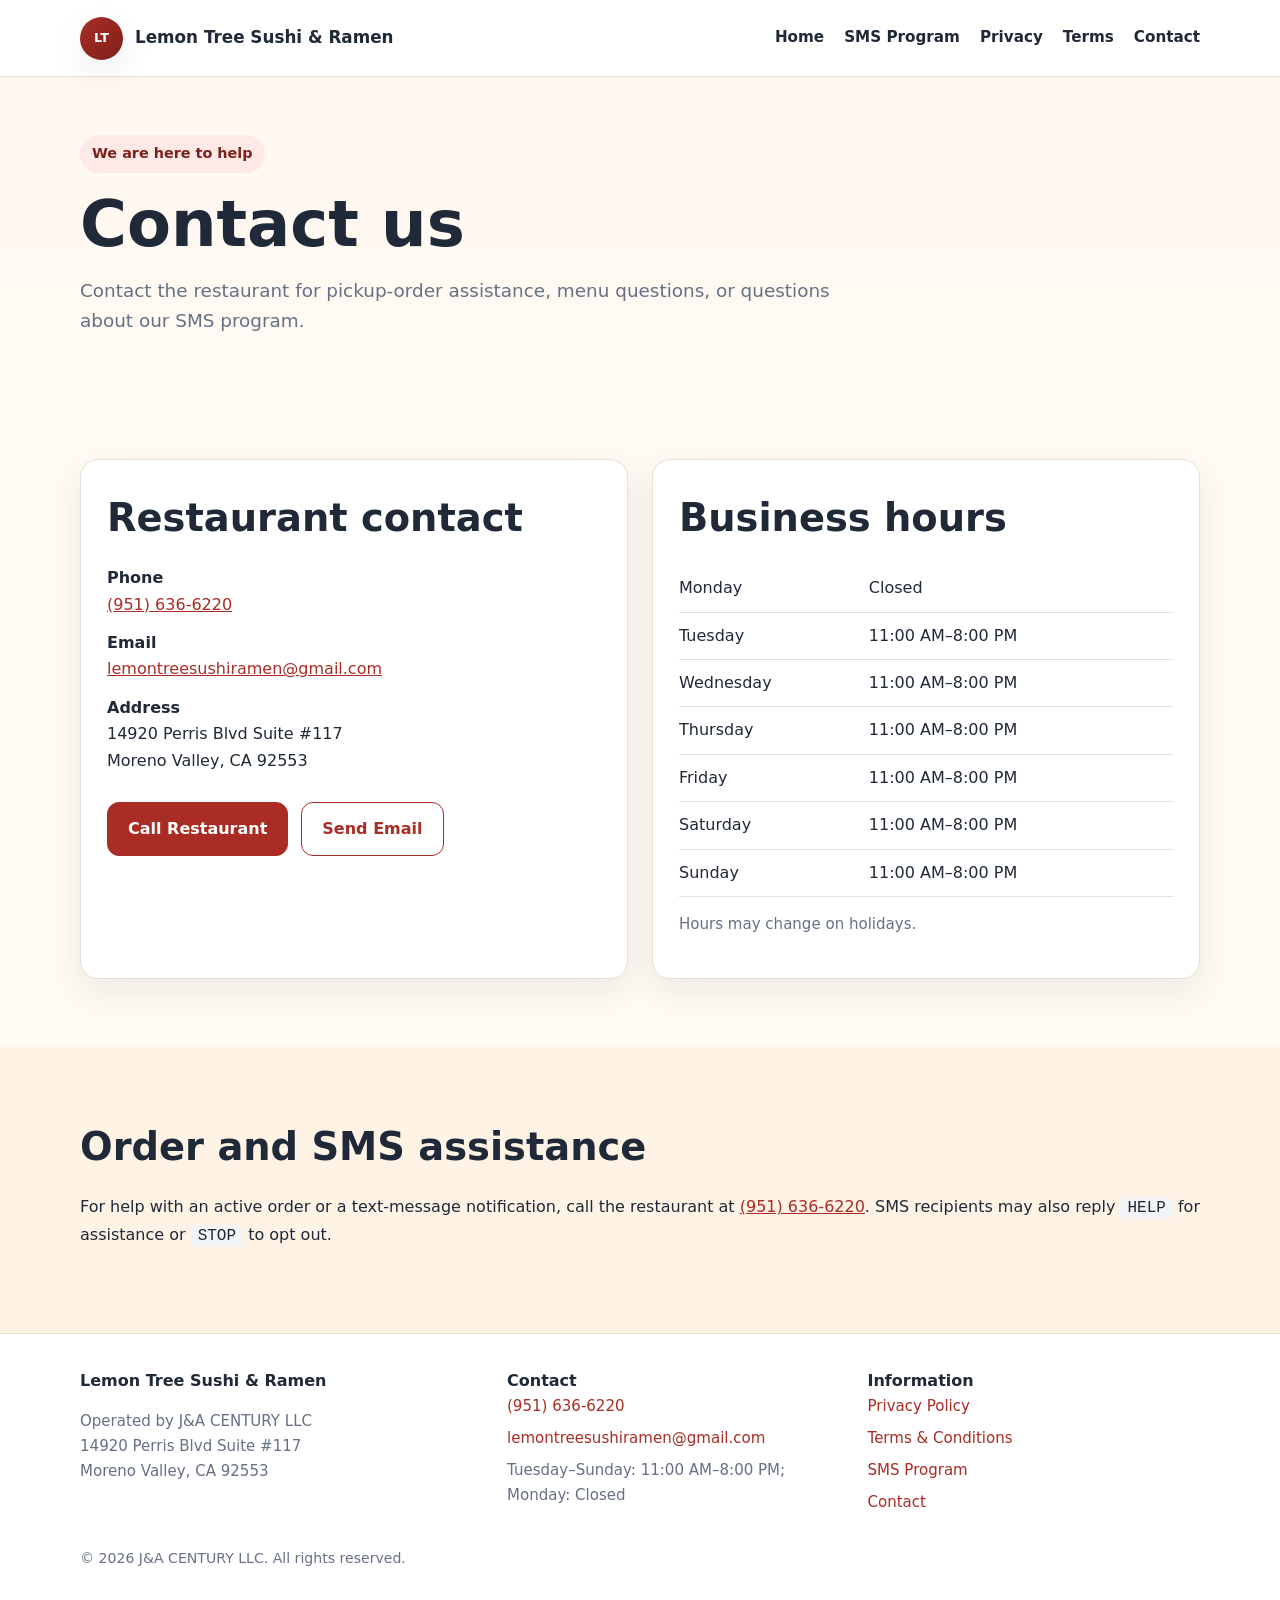
==== contact.html @ 590fc7d3 "Add files via upload" ====
<!doctype html><html lang="en"><head><meta charset="utf-8"><meta name="viewport" content="width=device-width,initial-scale=1"><title>Contact | Lemon Tree Sushi & Ramen</title><meta name="description" content="Contact details, restaurant hours, address, and order support information for Lemon Tree Sushi & Ramen."><link rel="stylesheet" href="styles.css"></head><body><header class="site-header"><div class="container nav"><a class="brand" href="index.html"><span class="brand-badge">LT</span><span>Lemon Tree Sushi & Ramen</span></a><nav class="links" aria-label="Main navigation"><a href="index.html">Home</a><a href="sms-consent.html">SMS Program</a><a href="privacy.html">Privacy</a><a href="terms.html">Terms</a><a href="contact.html">Contact</a></nav></div></header>
<main><section class="page-hero"><div class="container"><span class="eyebrow">We are here to help</span><h1>Contact us</h1><p class="lead">Contact the restaurant for pickup-order assistance, menu questions, or questions about our SMS program.</p></div></section><section class="section"><div class="container grid-2"><div class="card"><h2>Restaurant contact</h2><ul class="info-list"><li><strong>Phone</strong><br><a href="tel:+19516366220">(951) 636-6220</a></li><li><strong>Email</strong><br><a href="mailto:lemontreesushiramen@gmail.com">lemontreesushiramen@gmail.com</a></li><li><strong>Address</strong><br>14920 Perris Blvd Suite #117<br>Moreno Valley, CA 92553</li></ul><div class="actions"><a class="btn primary" href="tel:+19516366220">Call Restaurant</a><a class="btn secondary" href="mailto:lemontreesushiramen@gmail.com">Send Email</a></div></div><div class="card"><h2>Business hours</h2><table class="hours-table"><tr><td>Monday</td><td>Closed</td></tr><tr><td>Tuesday</td><td>11:00 AM–8:00 PM</td></tr><tr><td>Wednesday</td><td>11:00 AM–8:00 PM</td></tr><tr><td>Thursday</td><td>11:00 AM–8:00 PM</td></tr><tr><td>Friday</td><td>11:00 AM–8:00 PM</td></tr><tr><td>Saturday</td><td>11:00 AM–8:00 PM</td></tr><tr><td>Sunday</td><td>11:00 AM–8:00 PM</td></tr></table><p class="small">Hours may change on holidays.</p></div></div></section><section class="section alt"><div class="container"><h2>Order and SMS assistance</h2><p>For help with an active order or a text-message notification, call the restaurant at <a href="tel:+19516366220">(951) 636-6220</a>. SMS recipients may also reply <span class="code">HELP</span> for assistance or <span class="code">STOP</span> to opt out.</p></div></section></main><footer class="footer"><div class="container footer-grid"><div><strong>Lemon Tree Sushi & Ramen</strong><p class="small">Operated by J&A CENTURY LLC<br>14920 Perris Blvd Suite #117<br>Moreno Valley, CA 92553</p></div><div><strong>Contact</strong><div class="footer-links small"><a href="tel:+19516366220">(951) 636-6220</a><a href="mailto:lemontreesushiramen@gmail.com">lemontreesushiramen@gmail.com</a><span>Tuesday–Sunday: 11:00 AM–8:00 PM; Monday: Closed</span></div></div><div><strong>Information</strong><div class="footer-links small"><a href="privacy.html">Privacy Policy</a><a href="terms.html">Terms & Conditions</a><a href="sms-consent.html">SMS Program</a><a href="contact.html">Contact</a></div></div></div><div class="container legal-note">© 2026 J&A CENTURY LLC. All rights reserved.</div></footer></body></html>
---- styles.css ----
:root{--ink:#1f2937;--muted:#667085;--brand:#a92d24;--brand2:#7d211b;--cream:#fffaf4;--gold:#d79b3b;--line:#eadfd4;--white:#fff;--shadow:0 12px 35px rgba(33,25,20,.08);--radius:18px}
*{box-sizing:border-box}html{scroll-behavior:smooth}body{margin:0;font-family:Inter,ui-sans-serif,system-ui,-apple-system,BlinkMacSystemFont,"Segoe UI",sans-serif;color:var(--ink);background:var(--cream);line-height:1.65}a{color:var(--brand)}.container{width:min(1120px,calc(100% - 36px));margin:auto}.site-header{position:sticky;top:0;z-index:20;background:rgba(255,255,255,.96);backdrop-filter:blur(12px);border-bottom:1px solid var(--line)}.nav{display:flex;align-items:center;justify-content:space-between;gap:22px;min-height:76px}.brand{display:flex;align-items:center;gap:12px;text-decoration:none;color:var(--ink);font-weight:850;font-size:1.05rem}.brand-badge{width:43px;height:43px;border-radius:50%;display:grid;place-items:center;background:linear-gradient(135deg,var(--brand),var(--brand2));color:#fff;font-size:.8rem;box-shadow:var(--shadow)}.links{display:flex;gap:20px;flex-wrap:wrap}.links a{text-decoration:none;color:var(--ink);font-weight:700;font-size:.95rem}.links a:hover{color:var(--brand)}.hero{padding:86px 0 72px;background:radial-gradient(circle at 85% 10%,rgba(215,155,59,.18),transparent 30%),radial-gradient(circle at 10% 0%,rgba(169,45,36,.11),transparent 31%)}.hero-grid{display:grid;grid-template-columns:1.25fr .75fr;gap:40px;align-items:center}.eyebrow{display:inline-block;padding:7px 12px;border-radius:999px;background:#fee9e6;color:var(--brand2);font-weight:800;font-size:.9rem}.hero h1,.page-hero h1{font-size:clamp(2.45rem,5vw,4.8rem);line-height:1.04;margin:18px 0}.lead{font-size:1.15rem;color:var(--muted);max-width:800px}.actions{display:flex;gap:13px;flex-wrap:wrap;margin-top:28px}.btn{display:inline-flex;align-items:center;justify-content:center;padding:13px 20px;border-radius:12px;text-decoration:none;font-weight:800;border:1px solid var(--brand)}.btn.primary{background:var(--brand);color:white}.btn.secondary{color:var(--brand);background:white}.card{background:white;border:1px solid var(--line);border-radius:var(--radius);padding:26px;box-shadow:var(--shadow)}.section{padding:68px 0}.section.alt{background:#fff3e5}.section h2{font-size:clamp(1.7rem,3vw,2.55rem);margin:0 0 16px}.grid-3{display:grid;grid-template-columns:repeat(3,1fr);gap:22px}.grid-2{display:grid;grid-template-columns:repeat(2,1fr);gap:24px}.info-list{list-style:none;padding:0;margin:0}.info-list li{margin:12px 0}.notice{border-left:5px solid var(--brand);background:#fff1f0;border-radius:12px;padding:18px 20px;margin:24px 0}.page-hero{padding:58px 0 36px;background:linear-gradient(180deg,#fff8ef,transparent)}.policy{max-width:880px}.policy h2{margin-top:40px;font-size:1.65rem}.policy h3{margin-top:28px}.policy ul,.policy ol{padding-left:24px}.meta,.small{color:var(--muted);font-size:.94rem}.hours-table{width:100%;border-collapse:collapse}.hours-table td{padding:10px 0;border-bottom:1px solid var(--line)}.footer{background:#fff;border-top:1px solid var(--line);padding:34px 0}.footer-grid{display:grid;grid-template-columns:1.2fr 1fr 1fr;gap:28px}.footer a{text-decoration:none}.footer-links{display:grid;gap:7px}.badge{display:inline-block;border:1px solid var(--line);border-radius:999px;padding:5px 10px;background:white;font-size:.88rem}.quote{font-style:italic;background:#fff;border:1px solid var(--line);border-radius:12px;padding:18px}.legal-note{font-size:.88rem;color:var(--muted);margin-top:32px}.map-placeholder{min-height:250px;background:linear-gradient(135deg,#f0e7dc,#fff);border:1px solid var(--line);border-radius:var(--radius);display:grid;place-items:center;text-align:center;padding:24px}.code{font-family:ui-monospace,SFMono-Regular,Menlo,monospace;background:#f3f4f6;border-radius:6px;padding:2px 7px}
@media(max-width:860px){.hero-grid,.grid-3,.grid-2,.footer-grid{grid-template-columns:1fr}.nav{align-items:flex-start;padding:14px 0}.links{justify-content:flex-end;gap:13px}.hero{padding-top:60px}}
@media(max-width:560px){.links{display:none}.container{width:min(100% - 24px,1120px)}.hero h1,.page-hero h1{font-size:2.45rem}}
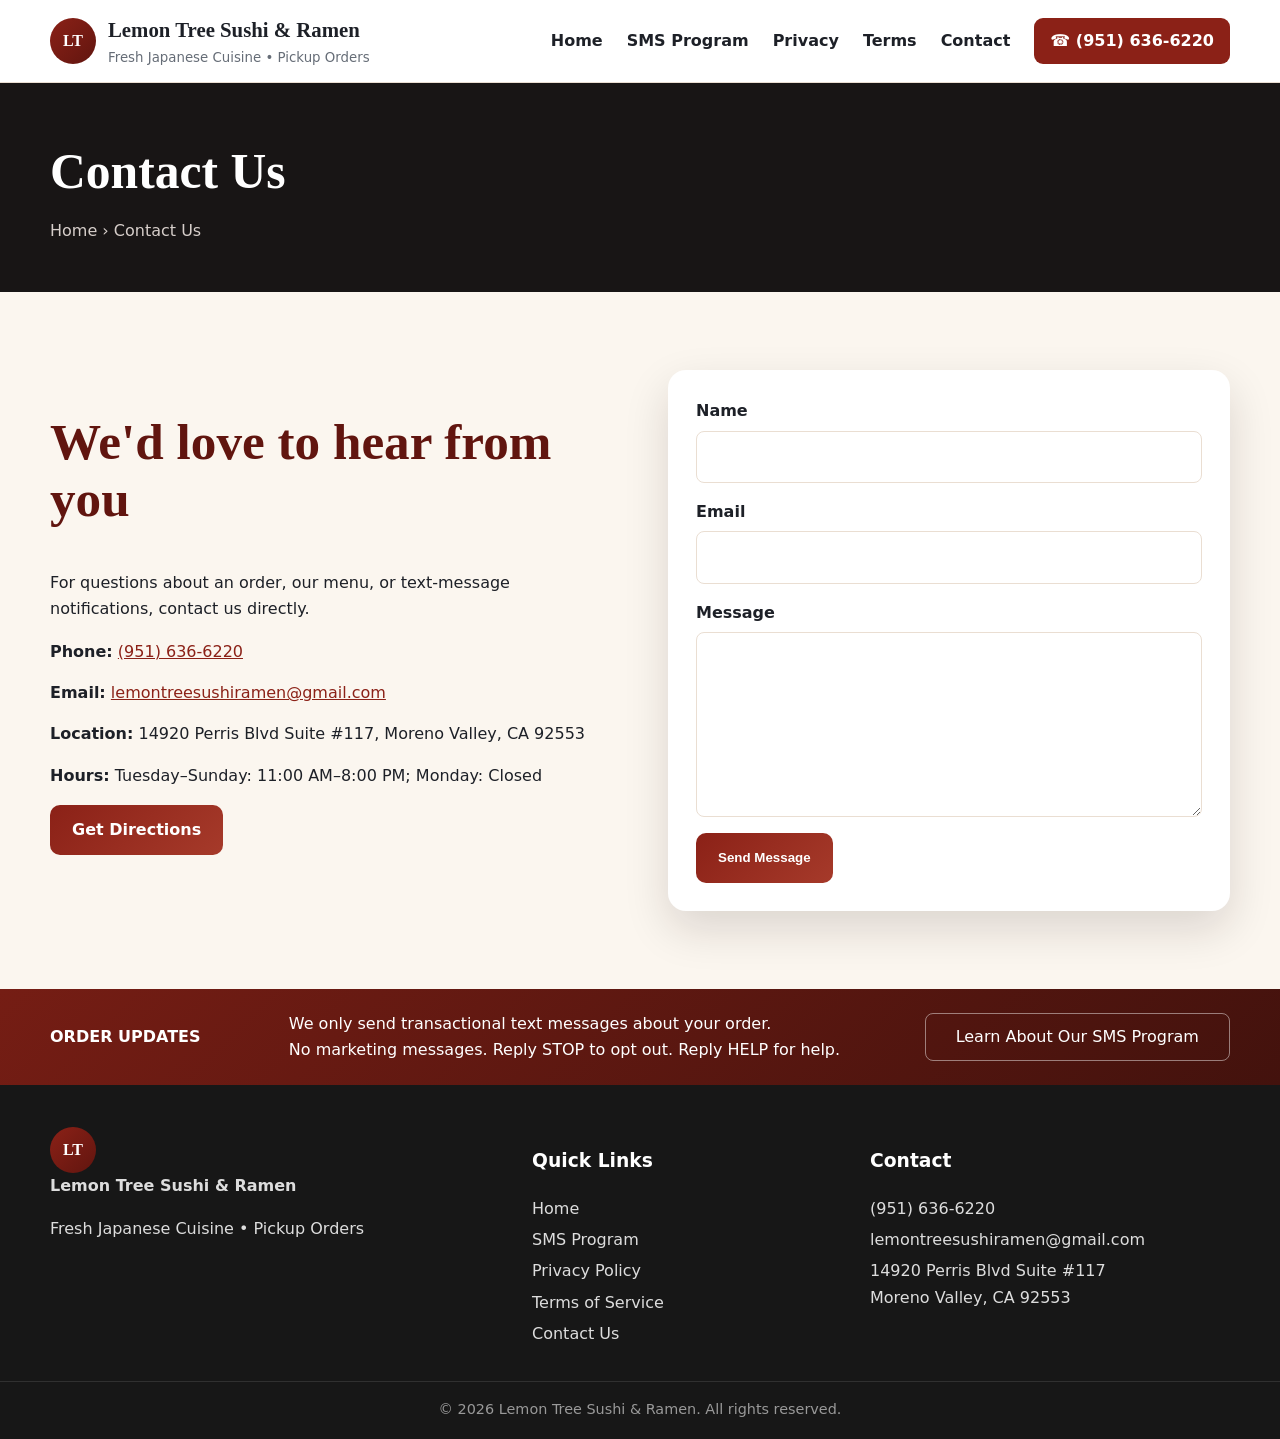
==== commit 78b88112: "Add files via upload" ====
--- a/contact.html
+++ b/contact.html
@@ -1,2 +1,6 @@
-<!doctype html><html lang="en"><head><meta charset="utf-8"><meta name="viewport" content="width=device-width,initial-scale=1"><title>Contact | Lemon Tree Sushi & Ramen</title><meta name="description" content="Contact details, restaurant hours, address, and order support information for Lemon Tree Sushi & Ramen."><link rel="stylesheet" href="styles.css"></head><body><header class="site-header"><div class="container nav"><a class="brand" href="index.html"><span class="brand-badge">LT</span><span>Lemon Tree Sushi & Ramen</span></a><nav class="links" aria-label="Main navigation"><a href="index.html">Home</a><a href="sms-consent.html">SMS Program</a><a href="privacy.html">Privacy</a><a href="terms.html">Terms</a><a href="contact.html">Contact</a></nav></div></header>
-<main><section class="page-hero"><div class="container"><span class="eyebrow">We are here to help</span><h1>Contact us</h1><p class="lead">Contact the restaurant for pickup-order assistance, menu questions, or questions about our SMS program.</p></div></section><section class="section"><div class="container grid-2"><div class="card"><h2>Restaurant contact</h2><ul class="info-list"><li><strong>Phone</strong><br><a href="tel:+19516366220">(951) 636-6220</a></li><li><strong>Email</strong><br><a href="mailto:lemontreesushiramen@gmail.com">lemontreesushiramen@gmail.com</a></li><li><strong>Address</strong><br>14920 Perris Blvd Suite #117<br>Moreno Valley, CA 92553</li></ul><div class="actions"><a class="btn primary" href="tel:+19516366220">Call Restaurant</a><a class="btn secondary" href="mailto:lemontreesushiramen@gmail.com">Send Email</a></div></div><div class="card"><h2>Business hours</h2><table class="hours-table"><tr><td>Monday</td><td>Closed</td></tr><tr><td>Tuesday</td><td>11:00 AM–8:00 PM</td></tr><tr><td>Wednesday</td><td>11:00 AM–8:00 PM</td></tr><tr><td>Thursday</td><td>11:00 AM–8:00 PM</td></tr><tr><td>Friday</td><td>11:00 AM–8:00 PM</td></tr><tr><td>Saturday</td><td>11:00 AM–8:00 PM</td></tr><tr><td>Sunday</td><td>11:00 AM–8:00 PM</td></tr></table><p class="small">Hours may change on holidays.</p></div></div></section><section class="section alt"><div class="container"><h2>Order and SMS assistance</h2><p>For help with an active order or a text-message notification, call the restaurant at <a href="tel:+19516366220">(951) 636-6220</a>. SMS recipients may also reply <span class="code">HELP</span> for assistance or <span class="code">STOP</span> to opt out.</p></div></section></main><footer class="footer"><div class="container footer-grid"><div><strong>Lemon Tree Sushi & Ramen</strong><p class="small">Operated by J&A CENTURY LLC<br>14920 Perris Blvd Suite #117<br>Moreno Valley, CA 92553</p></div><div><strong>Contact</strong><div class="footer-links small"><a href="tel:+19516366220">(951) 636-6220</a><a href="mailto:lemontreesushiramen@gmail.com">lemontreesushiramen@gmail.com</a><span>Tuesday–Sunday: 11:00 AM–8:00 PM; Monday: Closed</span></div></div><div><strong>Information</strong><div class="footer-links small"><a href="privacy.html">Privacy Policy</a><a href="terms.html">Terms & Conditions</a><a href="sms-consent.html">SMS Program</a><a href="contact.html">Contact</a></div></div></div><div class="container legal-note">© 2026 J&A CENTURY LLC. All rights reserved.</div></footer></body></html>+<!doctype html><html lang="en"><head><meta charset="utf-8"><meta name="viewport" content="width=device-width,initial-scale=1"><title>Contact | Lemon Tree Sushi & Ramen</title><meta name="description" content="Contact Lemon Tree Sushi & Ramen."><link rel="stylesheet" href="styles.css"></head><body><header class="site-header"><div class="container nav">
+<a class="brand" href="index.html"><span class="brand-mark">LT</span><span class="brand-text"><strong>Lemon Tree Sushi & Ramen</strong><small>Fresh Japanese Cuisine • Pickup Orders</small></span></a>
+<button class="menu-toggle" aria-label="Toggle menu" onclick="document.body.classList.toggle('nav-open')">☰</button>
+<nav class="nav-links"><a href="index.html">Home</a><a href="sms-consent.html">SMS Program</a><a href="privacy.html">Privacy</a><a href="terms.html">Terms</a><a href="contact.html">Contact</a><a class="call-pill" href="tel:+19516366220">☎ (951) 636-6220</a></nav>
+</div></header><main><section class="page-hero"><div class="container"><h1>Contact Us</h1><p>Home › Contact Us</p></div></section><section class="section"><div class="container contact-grid"><div><h2>We'd love to hear from you</h2><p>For questions about an order, our menu, or text-message notifications, contact us directly.</p><ul class="contact-list"><li><b>Phone:</b> <a href="tel:+19516366220">(951) 636-6220</a></li><li><b>Email:</b> <a href="mailto:lemontreesushiramen@gmail.com">lemontreesushiramen@gmail.com</a></li><li><b>Location:</b> 14920 Perris Blvd Suite #117, Moreno Valley, CA 92553</li><li><b>Hours:</b> Tuesday–Sunday: 11:00 AM–8:00 PM; Monday: Closed</li></ul><a class="btn primary" href="https://www.google.com/maps/search/?api=1&query=14920+Perris+Blvd+Suite+117+Moreno+Valley+CA+92553" target="_blank">Get Directions</a></div><form class="contact-card" onsubmit="event.preventDefault();alert('Please email or call the restaurant directly.');"><label>Name<input required></label><label>Email<input type="email" required></label><label>Message<textarea rows="6" required></textarea></label><button class="btn primary">Send Message</button></form></div></section></main><section class="sms-band"><div class="container sms-band-inner"><strong>ORDER UPDATES</strong><div>We only send transactional text messages about your order.<br>No marketing messages. Reply STOP to opt out. Reply HELP for help.</div><a href="sms-consent.html">Learn About Our SMS Program</a></div></section>
+<footer class="site-footer"><div class="container footer-grid"><div><div class="footer-brand">LT</div><strong>Lemon Tree Sushi & Ramen</strong><p>Fresh Japanese Cuisine • Pickup Orders</p></div><div><h3>Quick Links</h3><a href="index.html">Home</a><a href="sms-consent.html">SMS Program</a><a href="privacy.html">Privacy Policy</a><a href="terms.html">Terms of Service</a><a href="contact.html">Contact Us</a></div><div><h3>Contact</h3><p><a href="tel:+19516366220">(951) 636-6220</a><a href="mailto:lemontreesushiramen@gmail.com">lemontreesushiramen@gmail.com</a>14920 Perris Blvd Suite #117<br>Moreno Valley, CA 92553</p></div></div><div class="copyright">© 2026 Lemon Tree Sushi & Ramen. All rights reserved.</div></footer></body></html>
--- a/styles.css
+++ b/styles.css
@@ -1,5 +1,10 @@
 
-:root{--ink:#1f2937;--muted:#667085;--brand:#a92d24;--brand2:#7d211b;--cream:#fffaf4;--gold:#d79b3b;--line:#eadfd4;--white:#fff;--shadow:0 12px 35px rgba(33,25,20,.08);--radius:18px}
-*{box-sizing:border-box}html{scroll-behavior:smooth}body{margin:0;font-family:Inter,ui-sans-serif,system-ui,-apple-system,BlinkMacSystemFont,"Segoe UI",sans-serif;color:var(--ink);background:var(--cream);line-height:1.65}a{color:var(--brand)}.container{width:min(1120px,calc(100% - 36px));margin:auto}.site-header{position:sticky;top:0;z-index:20;background:rgba(255,255,255,.96);backdrop-filter:blur(12px);border-bottom:1px solid var(--line)}.nav{display:flex;align-items:center;justify-content:space-between;gap:22px;min-height:76px}.brand{display:flex;align-items:center;gap:12px;text-decoration:none;color:var(--ink);font-weight:850;font-size:1.05rem}.brand-badge{width:43px;height:43px;border-radius:50%;display:grid;place-items:center;background:linear-gradient(135deg,var(--brand),var(--brand2));color:#fff;font-size:.8rem;box-shadow:var(--shadow)}.links{display:flex;gap:20px;flex-wrap:wrap}.links a{text-decoration:none;color:var(--ink);font-weight:700;font-size:.95rem}.links a:hover{color:var(--brand)}.hero{padding:86px 0 72px;background:radial-gradient(circle at 85% 10%,rgba(215,155,59,.18),transparent 30%),radial-gradient(circle at 10% 0%,rgba(169,45,36,.11),transparent 31%)}.hero-grid{display:grid;grid-template-columns:1.25fr .75fr;gap:40px;align-items:center}.eyebrow{display:inline-block;padding:7px 12px;border-radius:999px;background:#fee9e6;color:var(--brand2);font-weight:800;font-size:.9rem}.hero h1,.page-hero h1{font-size:clamp(2.45rem,5vw,4.8rem);line-height:1.04;margin:18px 0}.lead{font-size:1.15rem;color:var(--muted);max-width:800px}.actions{display:flex;gap:13px;flex-wrap:wrap;margin-top:28px}.btn{display:inline-flex;align-items:center;justify-content:center;padding:13px 20px;border-radius:12px;text-decoration:none;font-weight:800;border:1px solid var(--brand)}.btn.primary{background:var(--brand);color:white}.btn.secondary{color:var(--brand);background:white}.card{background:white;border:1px solid var(--line);border-radius:var(--radius);padding:26px;box-shadow:var(--shadow)}.section{padding:68px 0}.section.alt{background:#fff3e5}.section h2{font-size:clamp(1.7rem,3vw,2.55rem);margin:0 0 16px}.grid-3{display:grid;grid-template-columns:repeat(3,1fr);gap:22px}.grid-2{display:grid;grid-template-columns:repeat(2,1fr);gap:24px}.info-list{list-style:none;padding:0;margin:0}.info-list li{margin:12px 0}.notice{border-left:5px solid var(--brand);background:#fff1f0;border-radius:12px;padding:18px 20px;margin:24px 0}.page-hero{padding:58px 0 36px;background:linear-gradient(180deg,#fff8ef,transparent)}.policy{max-width:880px}.policy h2{margin-top:40px;font-size:1.65rem}.policy h3{margin-top:28px}.policy ul,.policy ol{padding-left:24px}.meta,.small{color:var(--muted);font-size:.94rem}.hours-table{width:100%;border-collapse:collapse}.hours-table td{padding:10px 0;border-bottom:1px solid var(--line)}.footer{background:#fff;border-top:1px solid var(--line);padding:34px 0}.footer-grid{display:grid;grid-template-columns:1.2fr 1fr 1fr;gap:28px}.footer a{text-decoration:none}.footer-links{display:grid;gap:7px}.badge{display:inline-block;border:1px solid var(--line);border-radius:999px;padding:5px 10px;background:white;font-size:.88rem}.quote{font-style:italic;background:#fff;border:1px solid var(--line);border-radius:12px;padding:18px}.legal-note{font-size:.88rem;color:var(--muted);margin-top:32px}.map-placeholder{min-height:250px;background:linear-gradient(135deg,#f0e7dc,#fff);border:1px solid var(--line);border-radius:var(--radius);display:grid;place-items:center;text-align:center;padding:24px}.code{font-family:ui-monospace,SFMono-Regular,Menlo,monospace;background:#f3f4f6;border-radius:6px;padding:2px 7px}
-@media(max-width:860px){.hero-grid,.grid-3,.grid-2,.footer-grid{grid-template-columns:1fr}.nav{align-items:flex-start;padding:14px 0}.links{justify-content:flex-end;gap:13px}.hero{padding-top:60px}}
-@media(max-width:560px){.links{display:none}.container{width:min(100% - 24px,1120px)}.hero h1,.page-hero h1{font-size:2.45rem}}
+:root{--cream:#fbf6ef;--ink:#1d2027;--muted:#666d77;--wine:#8b2117;--wine2:#61150f;--gold:#d9a33b;--line:#eaded2;--shadow:0 18px 45px rgba(26,17,13,.14)}
+*{box-sizing:border-box}html{scroll-behavior:smooth}body{margin:0;background:var(--cream);color:var(--ink);font-family:Inter,system-ui,-apple-system,"Segoe UI",sans-serif;line-height:1.65}a{color:var(--wine)}.container{width:min(1180px,calc(100% - 36px));margin:auto}
+.site-header{position:sticky;top:0;z-index:30;background:rgba(255,255,255,.97);border-bottom:1px solid var(--line);backdrop-filter:blur(10px)}.nav{min-height:82px;display:flex;align-items:center;justify-content:space-between;gap:22px}.brand{display:flex;gap:12px;align-items:center;text-decoration:none;color:var(--ink)}.brand-mark,.footer-brand{width:46px;height:46px;border-radius:50%;display:grid;place-items:center;background:linear-gradient(135deg,var(--wine),var(--wine2));color:white;font-family:Georgia,serif;font-weight:800}.brand-text{display:grid}.brand-text strong{font-family:Georgia,serif;font-size:1.3rem}.brand-text small{color:var(--muted)}.nav-links{display:flex;align-items:center;gap:24px}.nav-links>a{text-decoration:none;color:var(--ink);font-weight:750}.call-pill{background:var(--wine);color:white!important;padding:10px 16px;border-radius:9px}.menu-toggle{display:none;background:none;border:0;font-size:1.5rem}
+.hero{position:relative;min-height:610px;background:url('assets/sushi-ramen.jpg') center/cover no-repeat;color:#fff}.hero-shade{position:absolute;inset:0;background:linear-gradient(90deg,rgba(8,6,5,.88),rgba(8,6,5,.45) 58%,rgba(8,6,5,.22))}.hero-grid{position:relative;z-index:1;display:grid;grid-template-columns:1.15fr .7fr;gap:60px;align-items:center;padding:68px 0 100px}.hero-copy{max-width:700px}.eyebrow{display:inline-block;background:rgba(139,33,23,.92);padding:8px 13px;border-radius:999px;font-weight:800;text-transform:uppercase;font-size:.78rem;letter-spacing:.05em}.hero h1{font-family:Georgia,serif;font-size:clamp(3.2rem,6vw,5.8rem);line-height:1.02;margin:22px 0}.hero h1 span{color:var(--gold)}.hero-copy p{font-size:1.14rem;max-width:650px;color:#f4f1ed}.actions{display:flex;gap:14px;flex-wrap:wrap;margin-top:28px}.btn{display:inline-flex;justify-content:center;align-items:center;min-height:50px;padding:0 22px;border:0;border-radius:10px;text-decoration:none;font-weight:800;cursor:pointer}.btn.primary{background:linear-gradient(135deg,var(--wine),#a63a2a);color:#fff}.btn.light{background:#fff8ef;color:var(--wine2)}.btn.wide{width:100%}.info-card{background:rgba(255,252,247,.96);color:var(--ink);border-radius:20px;padding:28px;box-shadow:var(--shadow)}.info-card h2{font-family:Georgia,serif;color:var(--wine2);margin-top:0}.info-row{border-top:1px solid var(--line);padding:12px 0;display:grid;gap:3px}.info-row b{color:var(--wine2)}
+.feature-bar{position:relative;margin-top:-50px;z-index:5;background:#181818;color:white;border-radius:18px;padding:24px;display:grid;grid-template-columns:repeat(4,1fr);box-shadow:var(--shadow)}.feature-bar article{padding:4px 22px;border-right:1px solid #333}.feature-bar article:last-child{border:0}.feature-bar strong{display:block;color:#efbd55;font-family:Georgia,serif}.feature-bar span{display:block;color:#d2d2d2;font-size:.9rem;margin-top:5px}
+.section{padding:78px 0}.about-grid,.content-grid,.contact-grid{display:grid;grid-template-columns:1fr 1fr;gap:56px;align-items:center}.about-image{width:100%;border-radius:22px;box-shadow:var(--shadow)}.kicker{color:var(--wine);text-transform:uppercase;font-weight:800;letter-spacing:.08em;font-size:.8rem}.section h2,.policy h2{font-family:Georgia,serif;color:var(--wine2)}.section h2{font-size:clamp(2.2rem,4vw,3.6rem);line-height:1.12}.text-link{font-weight:800;text-decoration:none}
+.page-hero{padding:48px 0;background:#181515;color:#fff}.page-hero h1{font-family:Georgia,serif;font-size:3.1rem;margin:0}.page-hero p{margin:5px 0 0;color:#d6ceca}.content-grid{align-items:start;grid-template-columns:1.5fr .7fr}.policy h2{margin-top:30px}.notice{border-left:5px solid var(--wine);background:#fff1ee;padding:18px;border-radius:10px}.contact-grid{align-items:start}.contact-list{list-style:none;padding:0}.contact-list li{margin:15px 0}.contact-card{background:white;border-radius:18px;padding:28px;box-shadow:var(--shadow)}.contact-card label{display:grid;gap:6px;margin-bottom:16px;font-weight:700}.contact-card input,.contact-card textarea{width:100%;padding:12px;border:1px solid var(--line);border-radius:8px;font:inherit}
+.sms-band{background:linear-gradient(135deg,#751d14,#43120d);color:white;padding:22px 0}.sms-band-inner{display:grid;grid-template-columns:.7fr 2fr 1fr;gap:25px;align-items:center}.sms-band a{border:1px solid rgba(255,255,255,.45);padding:10px 16px;border-radius:8px;text-decoration:none;color:white;text-align:center}.site-footer{background:#171717;color:#ddd;padding:42px 0 18px}.footer-grid{display:grid;grid-template-columns:1.2fr .8fr 1fr;gap:50px}.site-footer h3{color:white}.site-footer a{color:#ddd;text-decoration:none;display:block;margin:5px 0}.copyright{text-align:center;border-top:1px solid #303030;margin-top:28px;padding-top:16px;color:#999;font-size:.9rem}
+@media(max-width:900px){.hero-grid,.about-grid,.content-grid,.contact-grid{grid-template-columns:1fr}.feature-bar{grid-template-columns:1fr 1fr}.feature-bar article:nth-child(2){border-right:0}.sms-band-inner,.footer-grid{grid-template-columns:1fr}.hero{min-height:auto}.hero-grid{padding:55px 0 95px}.nav-links{display:none}.menu-toggle{display:block}.nav-open .nav-links{display:flex;position:absolute;left:0;right:0;top:82px;background:white;padding:20px;flex-direction:column;box-shadow:var(--shadow)}}@media(max-width:600px){.feature-bar{grid-template-columns:1fr}.feature-bar article{border-right:0;border-bottom:1px solid #333}.hero h1{font-size:3.2rem}.brand-text small{display:none}}
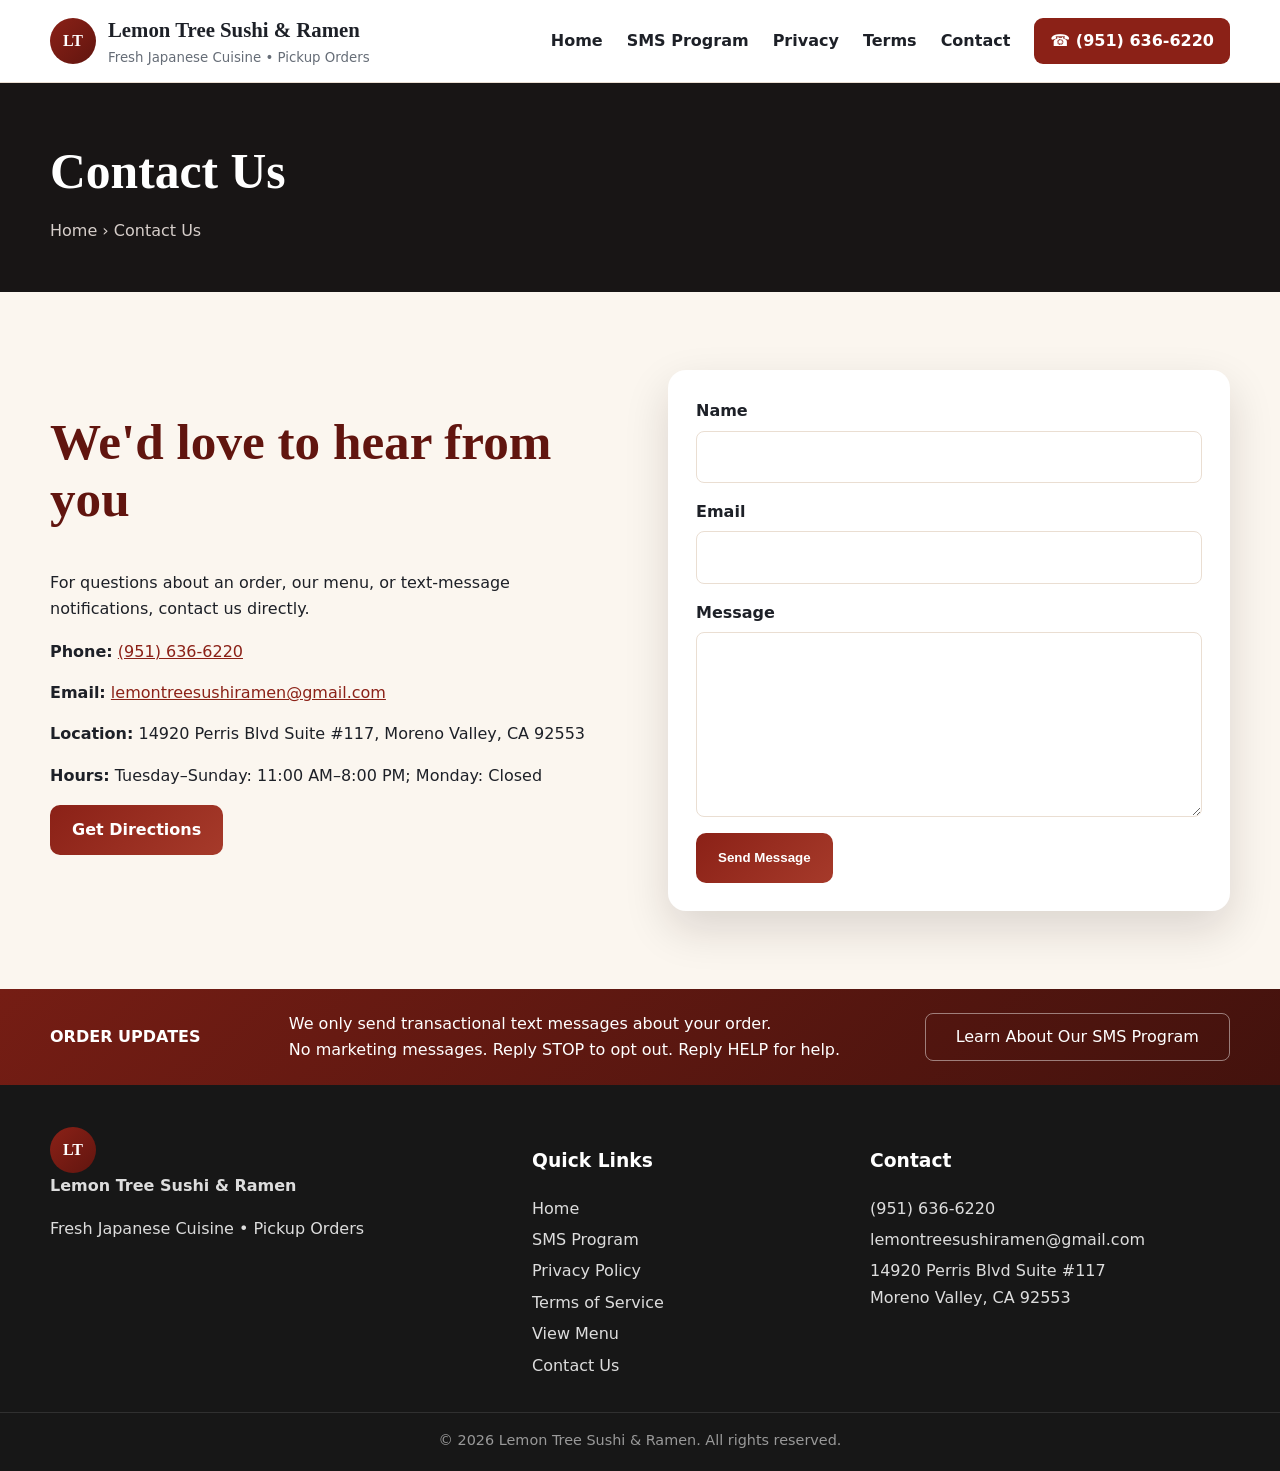
==== commit ff542bbf: "Add files via upload" ====
--- a/contact.html
+++ b/contact.html
@@ -3,4 +3,36 @@
 <button class="menu-toggle" aria-label="Toggle menu" onclick="document.body.classList.toggle('nav-open')">☰</button>
 <nav class="nav-links"><a href="index.html">Home</a><a href="sms-consent.html">SMS Program</a><a href="privacy.html">Privacy</a><a href="terms.html">Terms</a><a href="contact.html">Contact</a><a class="call-pill" href="tel:+19516366220">☎ (951) 636-6220</a></nav>
 </div></header><main><section class="page-hero"><div class="container"><h1>Contact Us</h1><p>Home › Contact Us</p></div></section><section class="section"><div class="container contact-grid"><div><h2>We'd love to hear from you</h2><p>For questions about an order, our menu, or text-message notifications, contact us directly.</p><ul class="contact-list"><li><b>Phone:</b> <a href="tel:+19516366220">(951) 636-6220</a></li><li><b>Email:</b> <a href="mailto:lemontreesushiramen@gmail.com">lemontreesushiramen@gmail.com</a></li><li><b>Location:</b> 14920 Perris Blvd Suite #117, Moreno Valley, CA 92553</li><li><b>Hours:</b> Tuesday–Sunday: 11:00 AM–8:00 PM; Monday: Closed</li></ul><a class="btn primary" href="https://www.google.com/maps/search/?api=1&query=14920+Perris+Blvd+Suite+117+Moreno+Valley+CA+92553" target="_blank">Get Directions</a></div><form class="contact-card" onsubmit="event.preventDefault();alert('Please email or call the restaurant directly.');"><label>Name<input required></label><label>Email<input type="email" required></label><label>Message<textarea rows="6" required></textarea></label><button class="btn primary">Send Message</button></form></div></section></main><section class="sms-band"><div class="container sms-band-inner"><strong>ORDER UPDATES</strong><div>We only send transactional text messages about your order.<br>No marketing messages. Reply STOP to opt out. Reply HELP for help.</div><a href="sms-consent.html">Learn About Our SMS Program</a></div></section>
-<footer class="site-footer"><div class="container footer-grid"><div><div class="footer-brand">LT</div><strong>Lemon Tree Sushi & Ramen</strong><p>Fresh Japanese Cuisine • Pickup Orders</p></div><div><h3>Quick Links</h3><a href="index.html">Home</a><a href="sms-consent.html">SMS Program</a><a href="privacy.html">Privacy Policy</a><a href="terms.html">Terms of Service</a><a href="contact.html">Contact Us</a></div><div><h3>Contact</h3><p><a href="tel:+19516366220">(951) 636-6220</a><a href="mailto:lemontreesushiramen@gmail.com">lemontreesushiramen@gmail.com</a>14920 Perris Blvd Suite #117<br>Moreno Valley, CA 92553</p></div></div><div class="copyright">© 2026 Lemon Tree Sushi & Ramen. All rights reserved.</div></footer></body></html>+<footer class="site-footer">
+  <div class="container footer-grid">
+    <div class="footer-about">
+      <div class="footer-brand">LT</div>
+      <strong>Lemon Tree Sushi &amp; Ramen</strong>
+      <p>Fresh Japanese Cuisine • Pickup Orders</p>
+    </div>
+
+    <div class="footer-links">
+      <h3>Quick Links</h3>
+      <a href="index.html">Home</a>
+      <a href="sms-consent.html">SMS Program</a>
+      <a href="privacy.html">Privacy Policy</a>
+      <a href="terms.html">Terms of Service</a>
+      <a href="https://lemontreesushiramen.kwickmenu.com/" target="_blank" rel="noopener">View Menu</a>
+      <a href="contact.html">Contact Us</a>
+    </div>
+
+    <div class="footer-contact">
+      <h3>Contact</h3>
+      <p>
+        <a href="tel:+19516366220">(951) 636-6220</a>
+        <a href="mailto:lemontreesushiramen@gmail.com">lemontreesushiramen@gmail.com</a>
+        14920 Perris Blvd Suite #117<br>
+        Moreno Valley, CA 92553
+      </p>
+    </div>
+  </div>
+
+  <div class="copyright">
+    © 2026 Lemon Tree Sushi &amp; Ramen. All rights reserved.
+  </div>
+</footer></body></html>
--- a/styles.css
+++ b/styles.css
@@ -2,7 +2,7 @@
 :root{--cream:#fbf6ef;--ink:#1d2027;--muted:#666d77;--wine:#8b2117;--wine2:#61150f;--gold:#d9a33b;--line:#eaded2;--shadow:0 18px 45px rgba(26,17,13,.14)}
 *{box-sizing:border-box}html{scroll-behavior:smooth}body{margin:0;background:var(--cream);color:var(--ink);font-family:Inter,system-ui,-apple-system,"Segoe UI",sans-serif;line-height:1.65}a{color:var(--wine)}.container{width:min(1180px,calc(100% - 36px));margin:auto}
 .site-header{position:sticky;top:0;z-index:30;background:rgba(255,255,255,.97);border-bottom:1px solid var(--line);backdrop-filter:blur(10px)}.nav{min-height:82px;display:flex;align-items:center;justify-content:space-between;gap:22px}.brand{display:flex;gap:12px;align-items:center;text-decoration:none;color:var(--ink)}.brand-mark,.footer-brand{width:46px;height:46px;border-radius:50%;display:grid;place-items:center;background:linear-gradient(135deg,var(--wine),var(--wine2));color:white;font-family:Georgia,serif;font-weight:800}.brand-text{display:grid}.brand-text strong{font-family:Georgia,serif;font-size:1.3rem}.brand-text small{color:var(--muted)}.nav-links{display:flex;align-items:center;gap:24px}.nav-links>a{text-decoration:none;color:var(--ink);font-weight:750}.call-pill{background:var(--wine);color:white!important;padding:10px 16px;border-radius:9px}.menu-toggle{display:none;background:none;border:0;font-size:1.5rem}
-.hero{position:relative;min-height:610px;background:url('assets/sushi-ramen.jpg') center/cover no-repeat;color:#fff}.hero-shade{position:absolute;inset:0;background:linear-gradient(90deg,rgba(8,6,5,.88),rgba(8,6,5,.45) 58%,rgba(8,6,5,.22))}.hero-grid{position:relative;z-index:1;display:grid;grid-template-columns:1.15fr .7fr;gap:60px;align-items:center;padding:68px 0 100px}.hero-copy{max-width:700px}.eyebrow{display:inline-block;background:rgba(139,33,23,.92);padding:8px 13px;border-radius:999px;font-weight:800;text-transform:uppercase;font-size:.78rem;letter-spacing:.05em}.hero h1{font-family:Georgia,serif;font-size:clamp(3.2rem,6vw,5.8rem);line-height:1.02;margin:22px 0}.hero h1 span{color:var(--gold)}.hero-copy p{font-size:1.14rem;max-width:650px;color:#f4f1ed}.actions{display:flex;gap:14px;flex-wrap:wrap;margin-top:28px}.btn{display:inline-flex;justify-content:center;align-items:center;min-height:50px;padding:0 22px;border:0;border-radius:10px;text-decoration:none;font-weight:800;cursor:pointer}.btn.primary{background:linear-gradient(135deg,var(--wine),#a63a2a);color:#fff}.btn.light{background:#fff8ef;color:var(--wine2)}.btn.wide{width:100%}.info-card{background:rgba(255,252,247,.96);color:var(--ink);border-radius:20px;padding:28px;box-shadow:var(--shadow)}.info-card h2{font-family:Georgia,serif;color:var(--wine2);margin-top:0}.info-row{border-top:1px solid var(--line);padding:12px 0;display:grid;gap:3px}.info-row b{color:var(--wine2)}
+.hero{position:relative;min-height:610px;background:url('sushi-ramen.jpg') center/cover no-repeat;color:#fff}.hero-shade{position:absolute;inset:0;background:linear-gradient(90deg,rgba(8,6,5,.88),rgba(8,6,5,.45) 58%,rgba(8,6,5,.22))}.hero-grid{position:relative;z-index:1;display:grid;grid-template-columns:1.15fr .7fr;gap:60px;align-items:center;padding:68px 0 100px}.hero-copy{max-width:700px}.eyebrow{display:inline-block;background:rgba(139,33,23,.92);padding:8px 13px;border-radius:999px;font-weight:800;text-transform:uppercase;font-size:.78rem;letter-spacing:.05em}.hero h1{font-family:Georgia,serif;font-size:clamp(3.2rem,6vw,5.8rem);line-height:1.02;margin:22px 0}.hero h1 span{color:var(--gold)}.hero-copy p{font-size:1.14rem;max-width:650px;color:#f4f1ed}.actions{display:flex;gap:14px;flex-wrap:wrap;margin-top:28px}.btn{display:inline-flex;justify-content:center;align-items:center;min-height:50px;padding:0 22px;border:0;border-radius:10px;text-decoration:none;font-weight:800;cursor:pointer}.btn.primary{background:linear-gradient(135deg,var(--wine),#a63a2a);color:#fff}.btn.light{background:#fff8ef;color:var(--wine2)}.btn.wide{width:100%}.info-card{background:rgba(255,252,247,.96);color:var(--ink);border-radius:20px;padding:28px;box-shadow:var(--shadow)}.info-card h2{font-family:Georgia,serif;color:var(--wine2);margin-top:0}.info-row{border-top:1px solid var(--line);padding:12px 0;display:grid;gap:3px}.info-row b{color:var(--wine2)}
 .feature-bar{position:relative;margin-top:-50px;z-index:5;background:#181818;color:white;border-radius:18px;padding:24px;display:grid;grid-template-columns:repeat(4,1fr);box-shadow:var(--shadow)}.feature-bar article{padding:4px 22px;border-right:1px solid #333}.feature-bar article:last-child{border:0}.feature-bar strong{display:block;color:#efbd55;font-family:Georgia,serif}.feature-bar span{display:block;color:#d2d2d2;font-size:.9rem;margin-top:5px}
 .section{padding:78px 0}.about-grid,.content-grid,.contact-grid{display:grid;grid-template-columns:1fr 1fr;gap:56px;align-items:center}.about-image{width:100%;border-radius:22px;box-shadow:var(--shadow)}.kicker{color:var(--wine);text-transform:uppercase;font-weight:800;letter-spacing:.08em;font-size:.8rem}.section h2,.policy h2{font-family:Georgia,serif;color:var(--wine2)}.section h2{font-size:clamp(2.2rem,4vw,3.6rem);line-height:1.12}.text-link{font-weight:800;text-decoration:none}
 .page-hero{padding:48px 0;background:#181515;color:#fff}.page-hero h1{font-family:Georgia,serif;font-size:3.1rem;margin:0}.page-hero p{margin:5px 0 0;color:#d6ceca}.content-grid{align-items:start;grid-template-columns:1.5fr .7fr}.policy h2{margin-top:30px}.notice{border-left:5px solid var(--wine);background:#fff1ee;padding:18px;border-radius:10px}.contact-grid{align-items:start}.contact-list{list-style:none;padding:0}.contact-list li{margin:15px 0}.contact-card{background:white;border-radius:18px;padding:28px;box-shadow:var(--shadow)}.contact-card label{display:grid;gap:6px;margin-bottom:16px;font-weight:700}.contact-card input,.contact-card textarea{width:100%;padding:12px;border:1px solid var(--line);border-radius:8px;font:inherit}
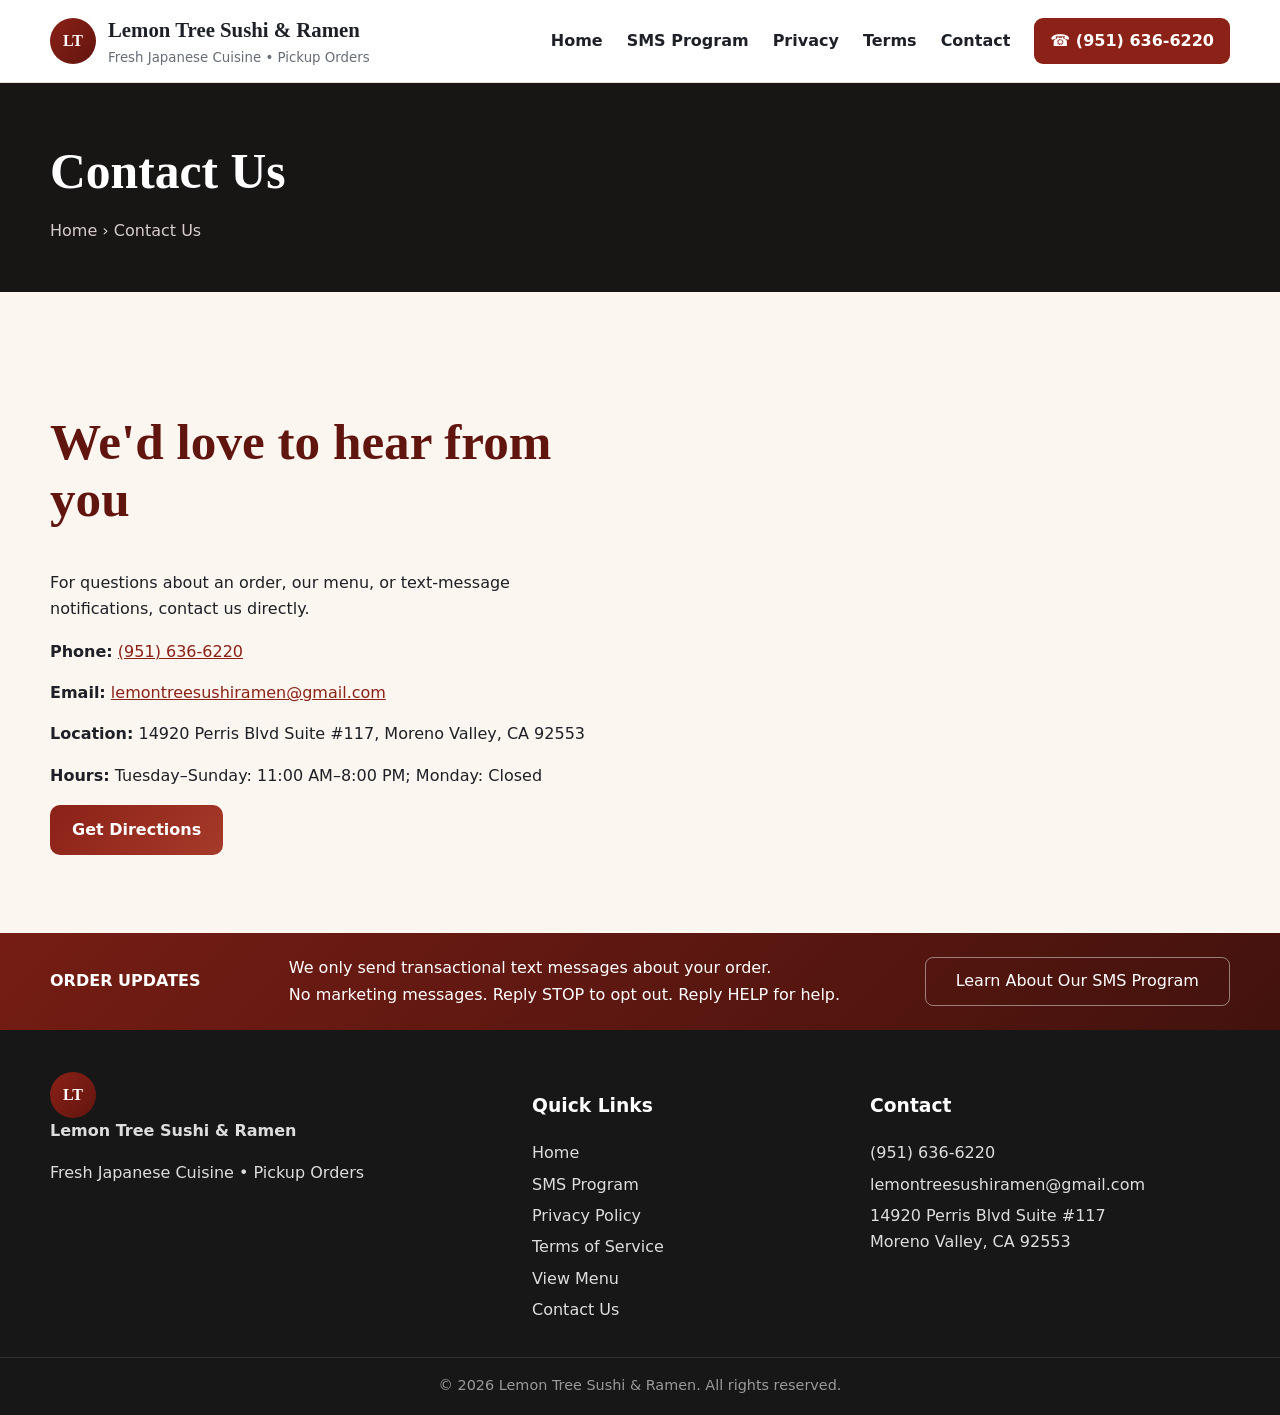
==== commit f0e2d9a4: "Add files via upload" ====
--- a/contact.html
+++ b/contact.html
@@ -2,7 +2,7 @@
 <a class="brand" href="index.html"><span class="brand-mark">LT</span><span class="brand-text"><strong>Lemon Tree Sushi & Ramen</strong><small>Fresh Japanese Cuisine • Pickup Orders</small></span></a>
 <button class="menu-toggle" aria-label="Toggle menu" onclick="document.body.classList.toggle('nav-open')">☰</button>
 <nav class="nav-links"><a href="index.html">Home</a><a href="sms-consent.html">SMS Program</a><a href="privacy.html">Privacy</a><a href="terms.html">Terms</a><a href="contact.html">Contact</a><a class="call-pill" href="tel:+19516366220">☎ (951) 636-6220</a></nav>
-</div></header><main><section class="page-hero"><div class="container"><h1>Contact Us</h1><p>Home › Contact Us</p></div></section><section class="section"><div class="container contact-grid"><div><h2>We'd love to hear from you</h2><p>For questions about an order, our menu, or text-message notifications, contact us directly.</p><ul class="contact-list"><li><b>Phone:</b> <a href="tel:+19516366220">(951) 636-6220</a></li><li><b>Email:</b> <a href="mailto:lemontreesushiramen@gmail.com">lemontreesushiramen@gmail.com</a></li><li><b>Location:</b> 14920 Perris Blvd Suite #117, Moreno Valley, CA 92553</li><li><b>Hours:</b> Tuesday–Sunday: 11:00 AM–8:00 PM; Monday: Closed</li></ul><a class="btn primary" href="https://www.google.com/maps/search/?api=1&query=14920+Perris+Blvd+Suite+117+Moreno+Valley+CA+92553" target="_blank">Get Directions</a></div><form class="contact-card" onsubmit="event.preventDefault();alert('Please email or call the restaurant directly.');"><label>Name<input required></label><label>Email<input type="email" required></label><label>Message<textarea rows="6" required></textarea></label><button class="btn primary">Send Message</button></form></div></section></main><section class="sms-band"><div class="container sms-band-inner"><strong>ORDER UPDATES</strong><div>We only send transactional text messages about your order.<br>No marketing messages. Reply STOP to opt out. Reply HELP for help.</div><a href="sms-consent.html">Learn About Our SMS Program</a></div></section>
+</div></header><main><section class="page-hero"><div class="container"><h1>Contact Us</h1><p>Home › Contact Us</p></div></section><section class="section"><div class="container contact-grid"><div><h2>We'd love to hear from you</h2><p>For questions about an order, our menu, or text-message notifications, contact us directly.</p><ul class="contact-list"><li><b>Phone:</b> <a href="tel:+19516366220">(951) 636-6220</a></li><li><b>Email:</b> <a href="mailto:lemontreesushiramen@gmail.com">lemontreesushiramen@gmail.com</a></li><li><b>Location:</b> 14920 Perris Blvd Suite #117, Moreno Valley, CA 92553</li><li><b>Hours:</b> Tuesday–Sunday: 11:00 AM–8:00 PM; Monday: Closed</li></ul><a class="btn primary" href="https://www.google.com/maps/search/?api=1&query=14920+Perris+Blvd+Suite+117+Moreno+Valley+CA+92553" target="_blank">Get Directions</a></div></div></section></main><section class="sms-band"><div class="container sms-band-inner"><strong>ORDER UPDATES</strong><div>We only send transactional text messages about your order.<br>No marketing messages. Reply STOP to opt out. Reply HELP for help.</div><a href="sms-consent.html">Learn About Our SMS Program</a></div></section>
 <footer class="site-footer">
   <div class="container footer-grid">
     <div class="footer-about">
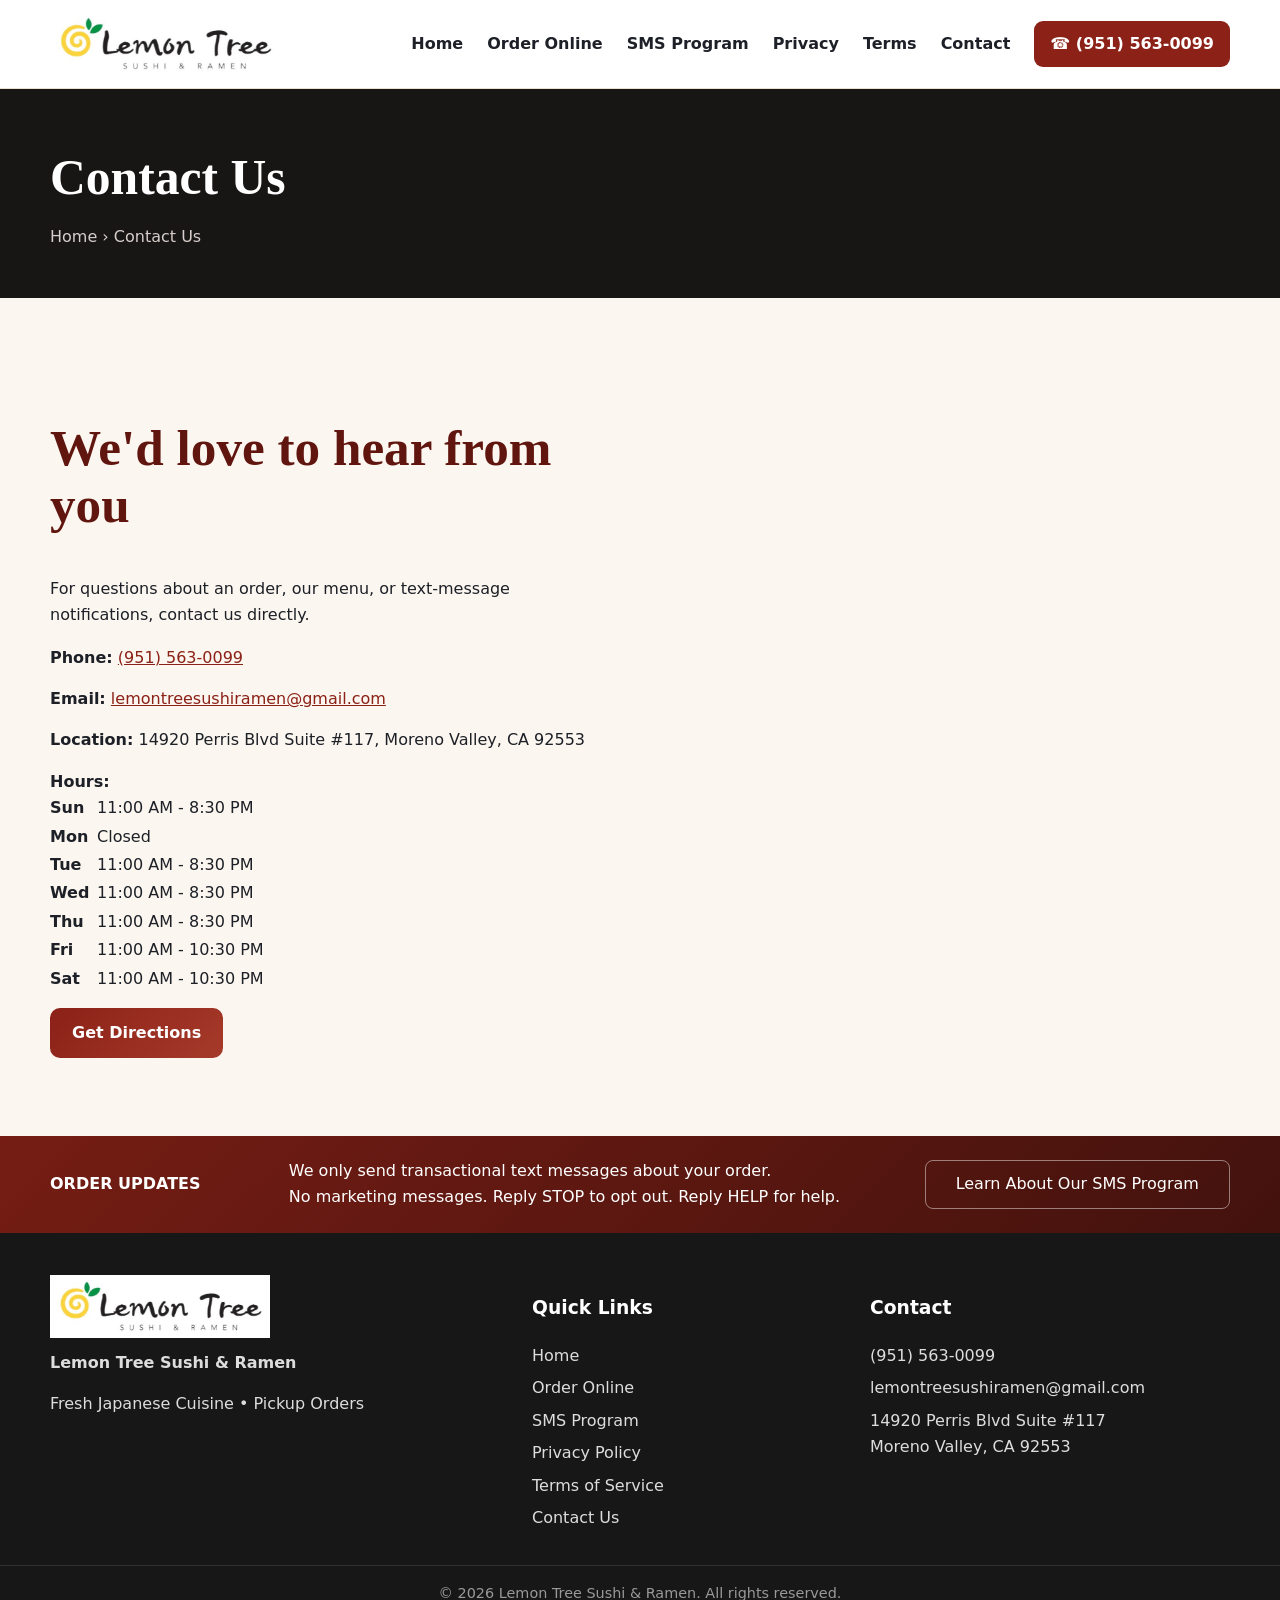
==== commit a0a71b02: "Add files via upload" ====
--- a/contact.html
+++ b/contact.html
@@ -1,12 +1,12 @@
 <!doctype html><html lang="en"><head><meta charset="utf-8"><meta name="viewport" content="width=device-width,initial-scale=1"><title>Contact | Lemon Tree Sushi & Ramen</title><meta name="description" content="Contact Lemon Tree Sushi & Ramen."><link rel="stylesheet" href="styles.css"></head><body><header class="site-header"><div class="container nav">
-<a class="brand" href="index.html"><span class="brand-mark">LT</span><span class="brand-text"><strong>Lemon Tree Sushi & Ramen</strong><small>Fresh Japanese Cuisine • Pickup Orders</small></span></a>
+<a class="brand" href="index.html" aria-label="Lemon Tree Sushi & Ramen home"><img class="brand-logo" src="logo.png" alt="Lemon Tree Sushi & Ramen"></a>
 <button class="menu-toggle" aria-label="Toggle menu" onclick="document.body.classList.toggle('nav-open')">☰</button>
-<nav class="nav-links"><a href="index.html">Home</a><a href="sms-consent.html">SMS Program</a><a href="privacy.html">Privacy</a><a href="terms.html">Terms</a><a href="contact.html">Contact</a><a class="call-pill" href="tel:+19516366220">☎ (951) 636-6220</a></nav>
-</div></header><main><section class="page-hero"><div class="container"><h1>Contact Us</h1><p>Home › Contact Us</p></div></section><section class="section"><div class="container contact-grid"><div><h2>We'd love to hear from you</h2><p>For questions about an order, our menu, or text-message notifications, contact us directly.</p><ul class="contact-list"><li><b>Phone:</b> <a href="tel:+19516366220">(951) 636-6220</a></li><li><b>Email:</b> <a href="mailto:lemontreesushiramen@gmail.com">lemontreesushiramen@gmail.com</a></li><li><b>Location:</b> 14920 Perris Blvd Suite #117, Moreno Valley, CA 92553</li><li><b>Hours:</b> Tuesday–Sunday: 11:00 AM–8:00 PM; Monday: Closed</li></ul><a class="btn primary" href="https://www.google.com/maps/search/?api=1&query=14920+Perris+Blvd+Suite+117+Moreno+Valley+CA+92553" target="_blank">Get Directions</a></div></div></section></main><section class="sms-band"><div class="container sms-band-inner"><strong>ORDER UPDATES</strong><div>We only send transactional text messages about your order.<br>No marketing messages. Reply STOP to opt out. Reply HELP for help.</div><a href="sms-consent.html">Learn About Our SMS Program</a></div></section>
+<nav class="nav-links"><a href="index.html">Home</a><a href="https://lemontreesushiramen.kwickmenu.com/" target="_blank" rel="noopener">Order Online</a><a href="sms-consent.html">SMS Program</a><a href="privacy.html">Privacy</a><a href="terms.html">Terms</a><a href="contact.html">Contact</a><a class="call-pill" href="tel:951563-0099">☎ (951) 563-0099</a></nav>
+</div></header><main><section class="page-hero"><div class="container"><h1>Contact Us</h1><p>Home › Contact Us</p></div></section><section class="section"><div class="container contact-grid"><div><h2>We'd love to hear from you</h2><p>For questions about an order, our menu, or text-message notifications, contact us directly.</p><ul class="contact-list"><li><b>Phone:</b> <a href="tel:951563-0099">(951) 563-0099</a></li><li><b>Email:</b> <a href="mailto:lemontreesushiramen@gmail.com">lemontreesushiramen@gmail.com</a></li><li><b>Location:</b> 14920 Perris Blvd Suite #117, Moreno Valley, CA 92553</li><li><b>Hours:</b><br><span class="hours-list"><span><b>Sun</b> 11:00 AM - 8:30 PM</span><span><b>Mon</b> Closed</span><span><b>Tue</b> 11:00 AM - 8:30 PM</span><span><b>Wed</b> 11:00 AM - 8:30 PM</span><span><b>Thu</b> 11:00 AM - 8:30 PM</span><span><b>Fri</b> 11:00 AM - 10:30 PM</span><span><b>Sat</b> 11:00 AM - 10:30 PM</span></span></li></ul><a class="btn primary" href="https://www.google.com/maps/search/?api=1&query=14920+Perris+Blvd+Suite+117+Moreno+Valley+CA+92553" target="_blank">Get Directions</a></div></div></section></main><section class="sms-band"><div class="container sms-band-inner"><strong>ORDER UPDATES</strong><div>We only send transactional text messages about your order.<br>No marketing messages. Reply STOP to opt out. Reply HELP for help.</div><a href="sms-consent.html">Learn About Our SMS Program</a></div></section>
 <footer class="site-footer">
   <div class="container footer-grid">
     <div class="footer-about">
-      <div class="footer-brand">LT</div>
+      <img class="footer-logo" src="logo.png" alt="Lemon Tree Sushi & Ramen">
       <strong>Lemon Tree Sushi &amp; Ramen</strong>
       <p>Fresh Japanese Cuisine • Pickup Orders</p>
     </div>
@@ -14,17 +14,17 @@
     <div class="footer-links">
       <h3>Quick Links</h3>
       <a href="index.html">Home</a>
+      <a href="https://lemontreesushiramen.kwickmenu.com/" target="_blank" rel="noopener">Order Online</a>
       <a href="sms-consent.html">SMS Program</a>
       <a href="privacy.html">Privacy Policy</a>
       <a href="terms.html">Terms of Service</a>
-      <a href="https://lemontreesushiramen.kwickmenu.com/" target="_blank" rel="noopener">View Menu</a>
       <a href="contact.html">Contact Us</a>
     </div>
 
     <div class="footer-contact">
       <h3>Contact</h3>
       <p>
-        <a href="tel:+19516366220">(951) 636-6220</a>
+        <a href="tel:951563-0099">(951) 563-0099</a>
         <a href="mailto:lemontreesushiramen@gmail.com">lemontreesushiramen@gmail.com</a>
         14920 Perris Blvd Suite #117<br>
         Moreno Valley, CA 92553
--- a/styles.css
+++ b/styles.css
@@ -1,10 +1,40 @@
 
 :root{--cream:#fbf6ef;--ink:#1d2027;--muted:#666d77;--wine:#8b2117;--wine2:#61150f;--gold:#d9a33b;--line:#eaded2;--shadow:0 18px 45px rgba(26,17,13,.14)}
 *{box-sizing:border-box}html{scroll-behavior:smooth}body{margin:0;background:var(--cream);color:var(--ink);font-family:Inter,system-ui,-apple-system,"Segoe UI",sans-serif;line-height:1.65}a{color:var(--wine)}.container{width:min(1180px,calc(100% - 36px));margin:auto}
-.site-header{position:sticky;top:0;z-index:30;background:rgba(255,255,255,.97);border-bottom:1px solid var(--line);backdrop-filter:blur(10px)}.nav{min-height:82px;display:flex;align-items:center;justify-content:space-between;gap:22px}.brand{display:flex;gap:12px;align-items:center;text-decoration:none;color:var(--ink)}.brand-mark,.footer-brand{width:46px;height:46px;border-radius:50%;display:grid;place-items:center;background:linear-gradient(135deg,var(--wine),var(--wine2));color:white;font-family:Georgia,serif;font-weight:800}.brand-text{display:grid}.brand-text strong{font-family:Georgia,serif;font-size:1.3rem}.brand-text small{color:var(--muted)}.nav-links{display:flex;align-items:center;gap:24px}.nav-links>a{text-decoration:none;color:var(--ink);font-weight:750}.call-pill{background:var(--wine);color:white!important;padding:10px 16px;border-radius:9px}.menu-toggle{display:none;background:none;border:0;font-size:1.5rem}
-.hero{position:relative;min-height:610px;background:url('sushi-ramen.jpg') center/cover no-repeat;color:#fff}.hero-shade{position:absolute;inset:0;background:linear-gradient(90deg,rgba(8,6,5,.88),rgba(8,6,5,.45) 58%,rgba(8,6,5,.22))}.hero-grid{position:relative;z-index:1;display:grid;grid-template-columns:1.15fr .7fr;gap:60px;align-items:center;padding:68px 0 100px}.hero-copy{max-width:700px}.eyebrow{display:inline-block;background:rgba(139,33,23,.92);padding:8px 13px;border-radius:999px;font-weight:800;text-transform:uppercase;font-size:.78rem;letter-spacing:.05em}.hero h1{font-family:Georgia,serif;font-size:clamp(3.2rem,6vw,5.8rem);line-height:1.02;margin:22px 0}.hero h1 span{color:var(--gold)}.hero-copy p{font-size:1.14rem;max-width:650px;color:#f4f1ed}.actions{display:flex;gap:14px;flex-wrap:wrap;margin-top:28px}.btn{display:inline-flex;justify-content:center;align-items:center;min-height:50px;padding:0 22px;border:0;border-radius:10px;text-decoration:none;font-weight:800;cursor:pointer}.btn.primary{background:linear-gradient(135deg,var(--wine),#a63a2a);color:#fff}.btn.light{background:#fff8ef;color:var(--wine2)}.btn.wide{width:100%}.info-card{background:rgba(255,252,247,.96);color:var(--ink);border-radius:20px;padding:28px;box-shadow:var(--shadow)}.info-card h2{font-family:Georgia,serif;color:var(--wine2);margin-top:0}.info-row{border-top:1px solid var(--line);padding:12px 0;display:grid;gap:3px}.info-row b{color:var(--wine2)}
+.site-header{position:sticky;top:0;z-index:30;background:rgba(255,255,255,.97);border-bottom:1px solid var(--line);backdrop-filter:blur(10px)}.nav{min-height:88px;display:flex;align-items:center;justify-content:space-between;gap:22px}.brand{display:flex;align-items:center;text-decoration:none;color:var(--ink);flex-shrink:0}.brand-logo{display:block;width:230px;max-width:36vw;height:auto}.brand-mark,.footer-brand{width:46px;height:46px;border-radius:50%;display:grid;place-items:center;background:linear-gradient(135deg,var(--wine),var(--wine2));color:white;font-family:Georgia,serif;font-weight:800}.brand-text{display:grid}.brand-text strong{font-family:Georgia,serif;font-size:1.3rem}.brand-text small{color:var(--muted)}.nav-links{display:flex;align-items:center;gap:24px}.nav-links>a{text-decoration:none;color:var(--ink);font-weight:750}.call-pill{background:var(--wine);color:white!important;padding:10px 16px;border-radius:9px}.menu-toggle{display:none;background:none;border:0;font-size:1.5rem}
+.hero{position:relative;min-height:610px;background:url('sushi-ramen.jpg') center/cover no-repeat;color:#fff}.hero-shade{position:absolute;inset:0;background:linear-gradient(90deg,rgba(8,6,5,.88),rgba(8,6,5,.45) 58%,rgba(8,6,5,.22))}.hero-grid{position:relative;z-index:1;display:grid;grid-template-columns:1.15fr .7fr;gap:60px;align-items:center;padding:68px 0 100px}.hero-copy{max-width:700px}.eyebrow{display:inline-block;background:rgba(139,33,23,.92);padding:8px 13px;border-radius:999px;font-weight:800;text-transform:uppercase;font-size:.78rem;letter-spacing:.05em}.hero h1{font-family:Georgia,serif;font-size:clamp(3.2rem,6vw,5.8rem);line-height:1.02;margin:22px 0}.hero h1 span{color:var(--gold)}.hero-copy p{font-size:1.14rem;max-width:650px;color:#f4f1ed}.actions{display:flex;gap:14px;flex-wrap:wrap;margin-top:28px}.btn{display:inline-flex;justify-content:center;align-items:center;min-height:50px;padding:0 22px;border:0;border-radius:10px;text-decoration:none;font-weight:800;cursor:pointer}.btn.primary{background:linear-gradient(135deg,var(--wine),#a63a2a);color:#fff}.btn.light{background:#fff8ef;color:var(--wine2)}.btn.wide{width:100%}.info-card{background:rgba(255,252,247,.96);color:var(--ink);border-radius:20px;padding:28px;box-shadow:var(--shadow)}.info-card h2{font-family:Georgia,serif;color:var(--wine2);margin-top:0}.info-row{border-top:1px solid var(--line);padding:12px 0;display:grid;gap:3px}.info-row b{color:var(--wine2)}.hours-list{display:grid;gap:2px}.hours-list>span{display:block}.hours-list>span>b{display:inline-block;min-width:42px;color:var(--ink)}
 .feature-bar{position:relative;margin-top:-50px;z-index:5;background:#181818;color:white;border-radius:18px;padding:24px;display:grid;grid-template-columns:repeat(4,1fr);box-shadow:var(--shadow)}.feature-bar article{padding:4px 22px;border-right:1px solid #333}.feature-bar article:last-child{border:0}.feature-bar strong{display:block;color:#efbd55;font-family:Georgia,serif}.feature-bar span{display:block;color:#d2d2d2;font-size:.9rem;margin-top:5px}
 .section{padding:78px 0}.about-grid,.content-grid,.contact-grid{display:grid;grid-template-columns:1fr 1fr;gap:56px;align-items:center}.about-image{width:100%;border-radius:22px;box-shadow:var(--shadow)}.kicker{color:var(--wine);text-transform:uppercase;font-weight:800;letter-spacing:.08em;font-size:.8rem}.section h2,.policy h2{font-family:Georgia,serif;color:var(--wine2)}.section h2{font-size:clamp(2.2rem,4vw,3.6rem);line-height:1.12}.text-link{font-weight:800;text-decoration:none}
 .page-hero{padding:48px 0;background:#181515;color:#fff}.page-hero h1{font-family:Georgia,serif;font-size:3.1rem;margin:0}.page-hero p{margin:5px 0 0;color:#d6ceca}.content-grid{align-items:start;grid-template-columns:1.5fr .7fr}.policy h2{margin-top:30px}.notice{border-left:5px solid var(--wine);background:#fff1ee;padding:18px;border-radius:10px}.contact-grid{align-items:start}.contact-list{list-style:none;padding:0}.contact-list li{margin:15px 0}.contact-card{background:white;border-radius:18px;padding:28px;box-shadow:var(--shadow)}.contact-card label{display:grid;gap:6px;margin-bottom:16px;font-weight:700}.contact-card input,.contact-card textarea{width:100%;padding:12px;border:1px solid var(--line);border-radius:8px;font:inherit}
 .sms-band{background:linear-gradient(135deg,#751d14,#43120d);color:white;padding:22px 0}.sms-band-inner{display:grid;grid-template-columns:.7fr 2fr 1fr;gap:25px;align-items:center}.sms-band a{border:1px solid rgba(255,255,255,.45);padding:10px 16px;border-radius:8px;text-decoration:none;color:white;text-align:center}.site-footer{background:#171717;color:#ddd;padding:42px 0 18px}.footer-grid{display:grid;grid-template-columns:1.2fr .8fr 1fr;gap:50px}.site-footer h3{color:white}.site-footer a{color:#ddd;text-decoration:none;display:block;margin:5px 0}.copyright{text-align:center;border-top:1px solid #303030;margin-top:28px;padding-top:16px;color:#999;font-size:.9rem}
-@media(max-width:900px){.hero-grid,.about-grid,.content-grid,.contact-grid{grid-template-columns:1fr}.feature-bar{grid-template-columns:1fr 1fr}.feature-bar article:nth-child(2){border-right:0}.sms-band-inner,.footer-grid{grid-template-columns:1fr}.hero{min-height:auto}.hero-grid{padding:55px 0 95px}.nav-links{display:none}.menu-toggle{display:block}.nav-open .nav-links{display:flex;position:absolute;left:0;right:0;top:82px;background:white;padding:20px;flex-direction:column;box-shadow:var(--shadow)}}@media(max-width:600px){.feature-bar{grid-template-columns:1fr}.feature-bar article{border-right:0;border-bottom:1px solid #333}.hero h1{font-size:3.2rem}.brand-text small{display:none}}
+@media(max-width:900px){.hero-grid,.about-grid,.content-grid,.contact-grid{grid-template-columns:1fr}.feature-bar{grid-template-columns:1fr 1fr}.feature-bar article:nth-child(2){border-right:0}.sms-band-inner,.footer-grid{grid-template-columns:1fr}.hero{min-height:auto}.hero-grid{padding:55px 0 95px}.nav-links{display:none}.menu-toggle{display:block}.nav-open .nav-links{display:flex;position:absolute;left:0;right:0;top:88px;background:white;padding:20px;flex-direction:column;box-shadow:var(--shadow)}}@media(max-width:600px){.feature-bar{grid-template-columns:1fr}.feature-bar article{border-right:0;border-bottom:1px solid #333}.hero h1{font-size:3.2rem}.brand-logo{width:190px;max-width:62vw}.brand-text small{display:none}}
+
+
+.footer-about > a {
+  display: none !important;
+}
+
+.footer-links a,
+.footer-contact a {
+  display: block;
+  margin: 6px 0;
+}
+
+.footer-about p {
+  margin-top: 14px;
+}
+
+.footer-contact p {
+  margin: 0;
+}
+
+.footer-logo{
+  display:block;
+  width:220px;
+  max-width:100%;
+  height:auto;
+  margin-bottom:12px;
+}
+@media(max-width:600px){
+  .footer-logo{width:190px}
+}
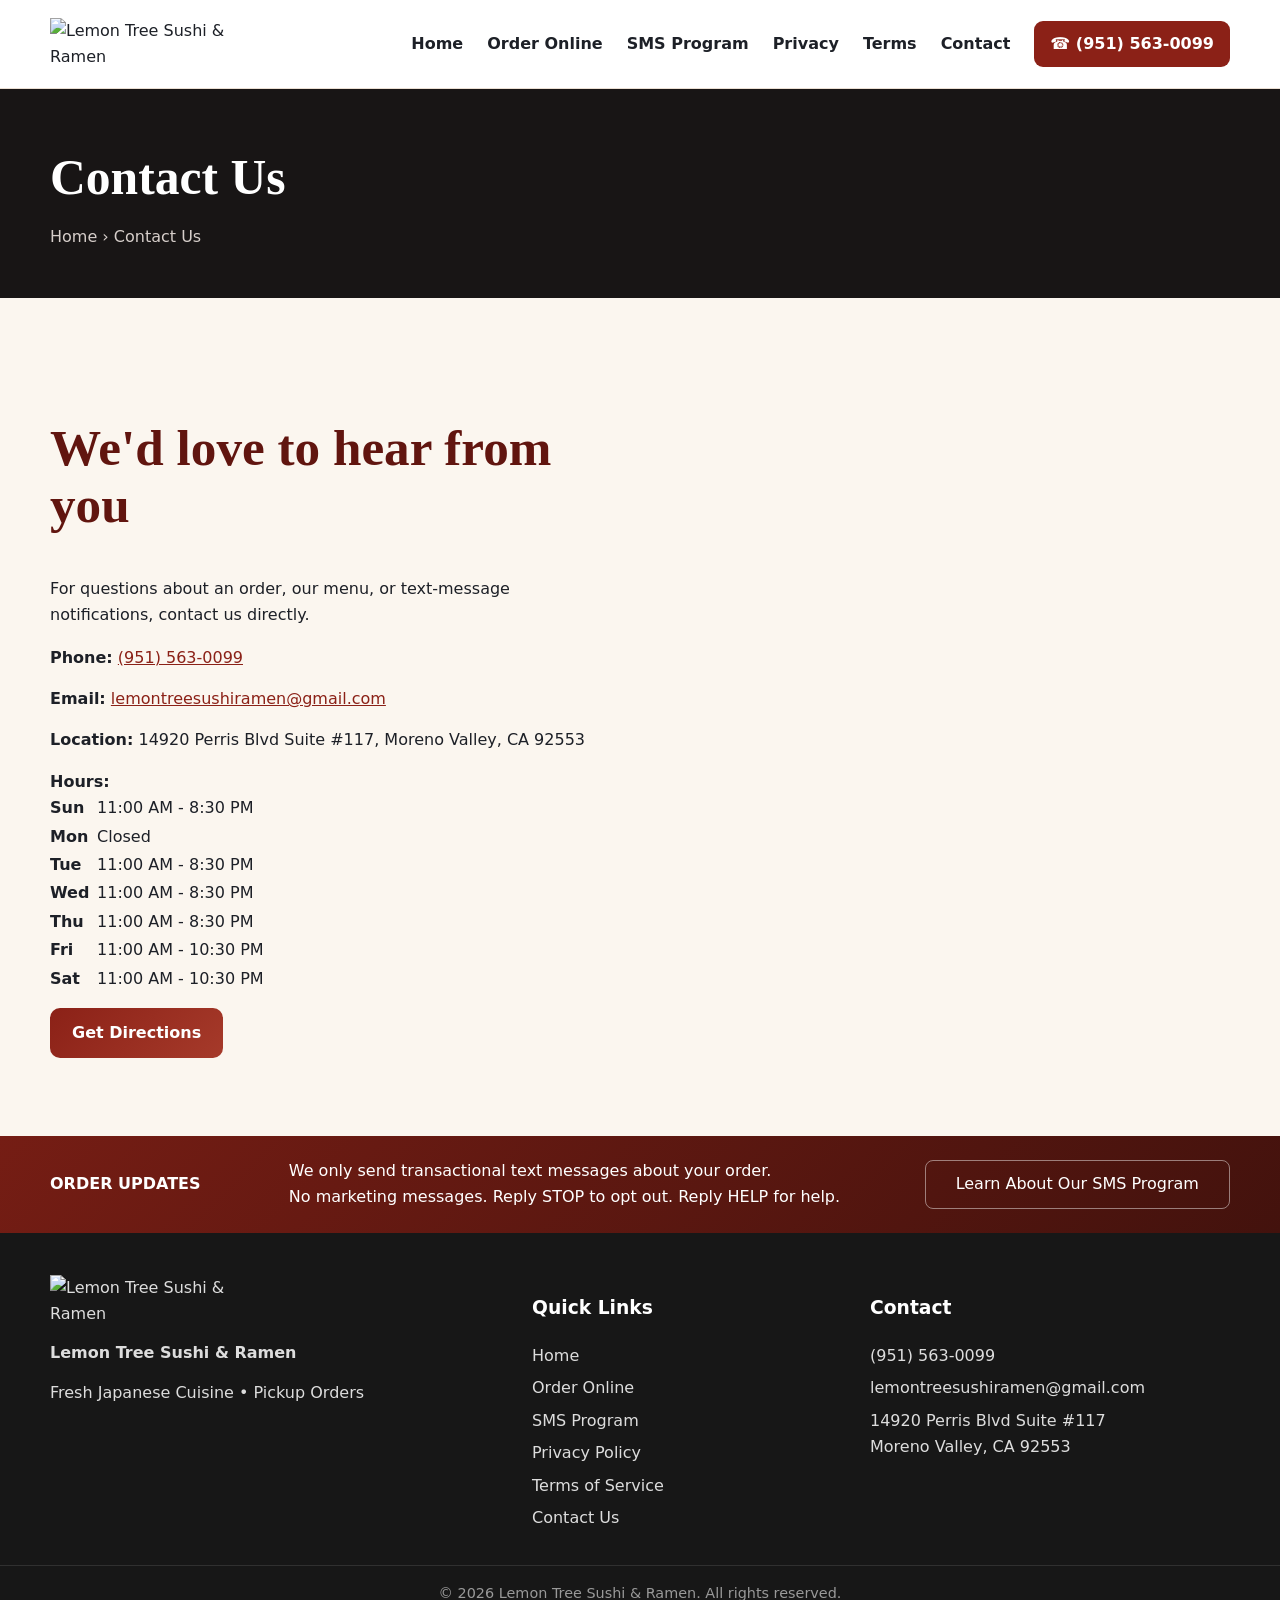
==== commit 69d50289: "Add files via upload" ====
--- a/contact.html
+++ b/contact.html
@@ -1,12 +1,12 @@
 <!doctype html><html lang="en"><head><meta charset="utf-8"><meta name="viewport" content="width=device-width,initial-scale=1"><title>Contact | Lemon Tree Sushi & Ramen</title><meta name="description" content="Contact Lemon Tree Sushi & Ramen."><link rel="stylesheet" href="styles.css"></head><body><header class="site-header"><div class="container nav">
-<a class="brand" href="index.html" aria-label="Lemon Tree Sushi & Ramen home"><img class="brand-logo" src="logo.png" alt="Lemon Tree Sushi & Ramen"></a>
+<a class="brand" href="index.html" aria-label="Lemon Tree Sushi & Ramen home"><img class="brand-logo" src="assets/logo.png" alt="Lemon Tree Sushi & Ramen"></a>
 <button class="menu-toggle" aria-label="Toggle menu" onclick="document.body.classList.toggle('nav-open')">☰</button>
 <nav class="nav-links"><a href="index.html">Home</a><a href="https://lemontreesushiramen.kwickmenu.com/" target="_blank" rel="noopener">Order Online</a><a href="sms-consent.html">SMS Program</a><a href="privacy.html">Privacy</a><a href="terms.html">Terms</a><a href="contact.html">Contact</a><a class="call-pill" href="tel:951563-0099">☎ (951) 563-0099</a></nav>
 </div></header><main><section class="page-hero"><div class="container"><h1>Contact Us</h1><p>Home › Contact Us</p></div></section><section class="section"><div class="container contact-grid"><div><h2>We'd love to hear from you</h2><p>For questions about an order, our menu, or text-message notifications, contact us directly.</p><ul class="contact-list"><li><b>Phone:</b> <a href="tel:951563-0099">(951) 563-0099</a></li><li><b>Email:</b> <a href="mailto:lemontreesushiramen@gmail.com">lemontreesushiramen@gmail.com</a></li><li><b>Location:</b> 14920 Perris Blvd Suite #117, Moreno Valley, CA 92553</li><li><b>Hours:</b><br><span class="hours-list"><span><b>Sun</b> 11:00 AM - 8:30 PM</span><span><b>Mon</b> Closed</span><span><b>Tue</b> 11:00 AM - 8:30 PM</span><span><b>Wed</b> 11:00 AM - 8:30 PM</span><span><b>Thu</b> 11:00 AM - 8:30 PM</span><span><b>Fri</b> 11:00 AM - 10:30 PM</span><span><b>Sat</b> 11:00 AM - 10:30 PM</span></span></li></ul><a class="btn primary" href="https://www.google.com/maps/search/?api=1&query=14920+Perris+Blvd+Suite+117+Moreno+Valley+CA+92553" target="_blank">Get Directions</a></div></div></section></main><section class="sms-band"><div class="container sms-band-inner"><strong>ORDER UPDATES</strong><div>We only send transactional text messages about your order.<br>No marketing messages. Reply STOP to opt out. Reply HELP for help.</div><a href="sms-consent.html">Learn About Our SMS Program</a></div></section>
 <footer class="site-footer">
   <div class="container footer-grid">
     <div class="footer-about">
-      <img class="footer-logo" src="logo.png" alt="Lemon Tree Sushi & Ramen">
+      <img class="footer-logo" src="assets/logo.png" alt="Lemon Tree Sushi & Ramen">
       <strong>Lemon Tree Sushi &amp; Ramen</strong>
       <p>Fresh Japanese Cuisine • Pickup Orders</p>
     </div>
--- a/styles.css
+++ b/styles.css
@@ -2,7 +2,7 @@
 :root{--cream:#fbf6ef;--ink:#1d2027;--muted:#666d77;--wine:#8b2117;--wine2:#61150f;--gold:#d9a33b;--line:#eaded2;--shadow:0 18px 45px rgba(26,17,13,.14)}
 *{box-sizing:border-box}html{scroll-behavior:smooth}body{margin:0;background:var(--cream);color:var(--ink);font-family:Inter,system-ui,-apple-system,"Segoe UI",sans-serif;line-height:1.65}a{color:var(--wine)}.container{width:min(1180px,calc(100% - 36px));margin:auto}
 .site-header{position:sticky;top:0;z-index:30;background:rgba(255,255,255,.97);border-bottom:1px solid var(--line);backdrop-filter:blur(10px)}.nav{min-height:88px;display:flex;align-items:center;justify-content:space-between;gap:22px}.brand{display:flex;align-items:center;text-decoration:none;color:var(--ink);flex-shrink:0}.brand-logo{display:block;width:230px;max-width:36vw;height:auto}.brand-mark,.footer-brand{width:46px;height:46px;border-radius:50%;display:grid;place-items:center;background:linear-gradient(135deg,var(--wine),var(--wine2));color:white;font-family:Georgia,serif;font-weight:800}.brand-text{display:grid}.brand-text strong{font-family:Georgia,serif;font-size:1.3rem}.brand-text small{color:var(--muted)}.nav-links{display:flex;align-items:center;gap:24px}.nav-links>a{text-decoration:none;color:var(--ink);font-weight:750}.call-pill{background:var(--wine);color:white!important;padding:10px 16px;border-radius:9px}.menu-toggle{display:none;background:none;border:0;font-size:1.5rem}
-.hero{position:relative;min-height:610px;background:url('sushi-ramen.jpg') center/cover no-repeat;color:#fff}.hero-shade{position:absolute;inset:0;background:linear-gradient(90deg,rgba(8,6,5,.88),rgba(8,6,5,.45) 58%,rgba(8,6,5,.22))}.hero-grid{position:relative;z-index:1;display:grid;grid-template-columns:1.15fr .7fr;gap:60px;align-items:center;padding:68px 0 100px}.hero-copy{max-width:700px}.eyebrow{display:inline-block;background:rgba(139,33,23,.92);padding:8px 13px;border-radius:999px;font-weight:800;text-transform:uppercase;font-size:.78rem;letter-spacing:.05em}.hero h1{font-family:Georgia,serif;font-size:clamp(3.2rem,6vw,5.8rem);line-height:1.02;margin:22px 0}.hero h1 span{color:var(--gold)}.hero-copy p{font-size:1.14rem;max-width:650px;color:#f4f1ed}.actions{display:flex;gap:14px;flex-wrap:wrap;margin-top:28px}.btn{display:inline-flex;justify-content:center;align-items:center;min-height:50px;padding:0 22px;border:0;border-radius:10px;text-decoration:none;font-weight:800;cursor:pointer}.btn.primary{background:linear-gradient(135deg,var(--wine),#a63a2a);color:#fff}.btn.light{background:#fff8ef;color:var(--wine2)}.btn.wide{width:100%}.info-card{background:rgba(255,252,247,.96);color:var(--ink);border-radius:20px;padding:28px;box-shadow:var(--shadow)}.info-card h2{font-family:Georgia,serif;color:var(--wine2);margin-top:0}.info-row{border-top:1px solid var(--line);padding:12px 0;display:grid;gap:3px}.info-row b{color:var(--wine2)}.hours-list{display:grid;gap:2px}.hours-list>span{display:block}.hours-list>span>b{display:inline-block;min-width:42px;color:var(--ink)}
+.hero{position:relative;min-height:610px;background:url('assets/sushi-ramen.jpg') center/cover no-repeat;color:#fff}.hero-shade{position:absolute;inset:0;background:linear-gradient(90deg,rgba(8,6,5,.88),rgba(8,6,5,.45) 58%,rgba(8,6,5,.22))}.hero-grid{position:relative;z-index:1;display:grid;grid-template-columns:1.15fr .7fr;gap:60px;align-items:center;padding:68px 0 100px}.hero-copy{max-width:700px}.eyebrow{display:inline-block;background:rgba(139,33,23,.92);padding:8px 13px;border-radius:999px;font-weight:800;text-transform:uppercase;font-size:.78rem;letter-spacing:.05em}.hero h1{font-family:Georgia,serif;font-size:clamp(3.2rem,6vw,5.8rem);line-height:1.02;margin:22px 0}.hero h1 span{color:var(--gold)}.hero-copy p{font-size:1.14rem;max-width:650px;color:#f4f1ed}.actions{display:flex;gap:14px;flex-wrap:wrap;margin-top:28px}.btn{display:inline-flex;justify-content:center;align-items:center;min-height:50px;padding:0 22px;border:0;border-radius:10px;text-decoration:none;font-weight:800;cursor:pointer}.btn.primary{background:linear-gradient(135deg,var(--wine),#a63a2a);color:#fff}.btn.light{background:#fff8ef;color:var(--wine2)}.btn.wide{width:100%}.info-card{background:rgba(255,252,247,.96);color:var(--ink);border-radius:20px;padding:28px;box-shadow:var(--shadow)}.info-card h2{font-family:Georgia,serif;color:var(--wine2);margin-top:0}.info-row{border-top:1px solid var(--line);padding:12px 0;display:grid;gap:3px}.info-row b{color:var(--wine2)}.hours-list{display:grid;gap:2px}.hours-list>span{display:block}.hours-list>span>b{display:inline-block;min-width:42px;color:var(--ink)}
 .feature-bar{position:relative;margin-top:-50px;z-index:5;background:#181818;color:white;border-radius:18px;padding:24px;display:grid;grid-template-columns:repeat(4,1fr);box-shadow:var(--shadow)}.feature-bar article{padding:4px 22px;border-right:1px solid #333}.feature-bar article:last-child{border:0}.feature-bar strong{display:block;color:#efbd55;font-family:Georgia,serif}.feature-bar span{display:block;color:#d2d2d2;font-size:.9rem;margin-top:5px}
 .section{padding:78px 0}.about-grid,.content-grid,.contact-grid{display:grid;grid-template-columns:1fr 1fr;gap:56px;align-items:center}.about-image{width:100%;border-radius:22px;box-shadow:var(--shadow)}.kicker{color:var(--wine);text-transform:uppercase;font-weight:800;letter-spacing:.08em;font-size:.8rem}.section h2,.policy h2{font-family:Georgia,serif;color:var(--wine2)}.section h2{font-size:clamp(2.2rem,4vw,3.6rem);line-height:1.12}.text-link{font-weight:800;text-decoration:none}
 .page-hero{padding:48px 0;background:#181515;color:#fff}.page-hero h1{font-family:Georgia,serif;font-size:3.1rem;margin:0}.page-hero p{margin:5px 0 0;color:#d6ceca}.content-grid{align-items:start;grid-template-columns:1.5fr .7fr}.policy h2{margin-top:30px}.notice{border-left:5px solid var(--wine);background:#fff1ee;padding:18px;border-radius:10px}.contact-grid{align-items:start}.contact-list{list-style:none;padding:0}.contact-list li{margin:15px 0}.contact-card{background:white;border-radius:18px;padding:28px;box-shadow:var(--shadow)}.contact-card label{display:grid;gap:6px;margin-bottom:16px;font-weight:700}.contact-card input,.contact-card textarea{width:100%;padding:12px;border:1px solid var(--line);border-radius:8px;font:inherit}
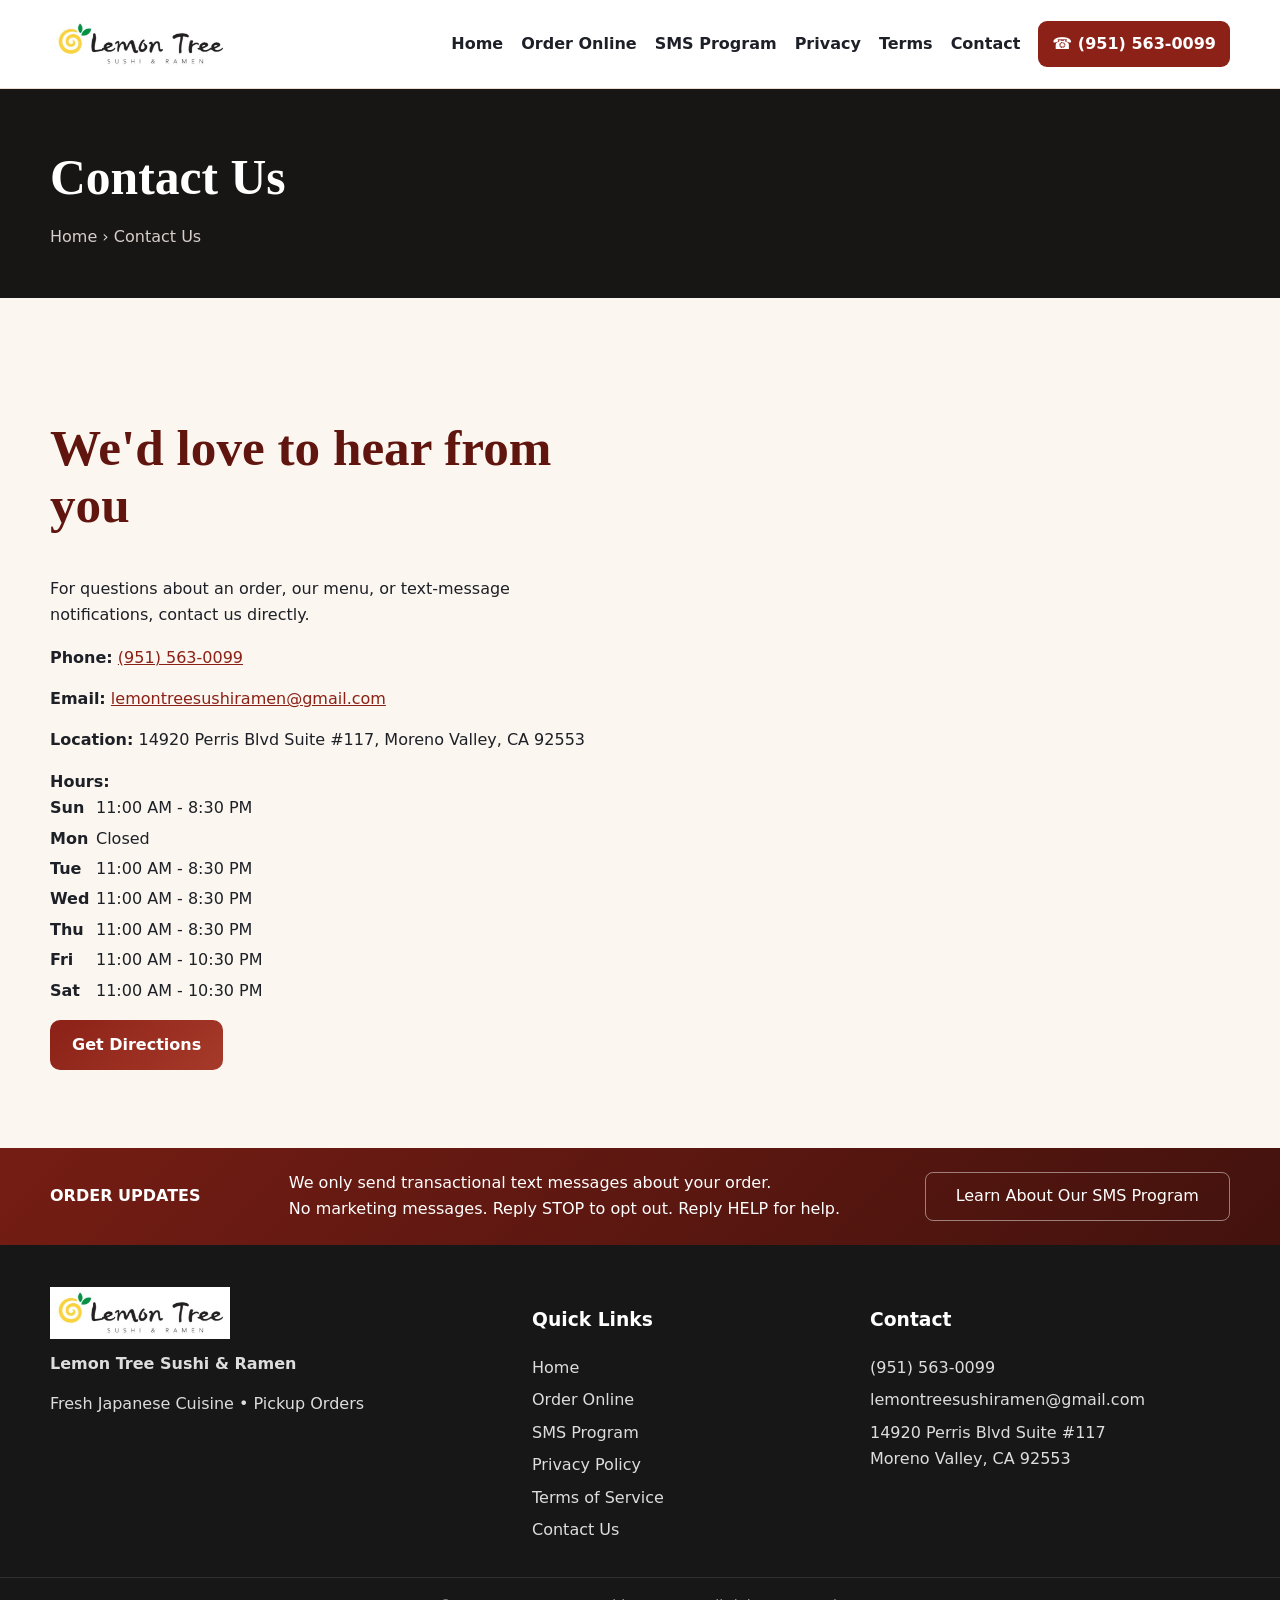
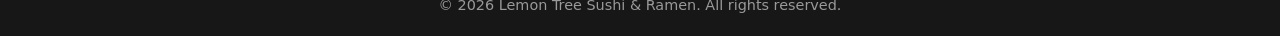
==== commit 18b321d3: "Add files via upload" ====
--- a/contact.html
+++ b/contact.html
@@ -1,12 +1,12 @@
 <!doctype html><html lang="en"><head><meta charset="utf-8"><meta name="viewport" content="width=device-width,initial-scale=1"><title>Contact | Lemon Tree Sushi & Ramen</title><meta name="description" content="Contact Lemon Tree Sushi & Ramen."><link rel="stylesheet" href="styles.css"></head><body><header class="site-header"><div class="container nav">
-<a class="brand" href="index.html" aria-label="Lemon Tree Sushi & Ramen home"><img class="brand-logo" src="assets/logo.png" alt="Lemon Tree Sushi & Ramen"></a>
+<a class="brand" href="index.html" aria-label="Lemon Tree Sushi & Ramen home"><img class="brand-logo" src="logo.png" alt="Lemon Tree Sushi & Ramen"></a>
 <button class="menu-toggle" aria-label="Toggle menu" onclick="document.body.classList.toggle('nav-open')">☰</button>
 <nav class="nav-links"><a href="index.html">Home</a><a href="https://lemontreesushiramen.kwickmenu.com/" target="_blank" rel="noopener">Order Online</a><a href="sms-consent.html">SMS Program</a><a href="privacy.html">Privacy</a><a href="terms.html">Terms</a><a href="contact.html">Contact</a><a class="call-pill" href="tel:951563-0099">☎ (951) 563-0099</a></nav>
 </div></header><main><section class="page-hero"><div class="container"><h1>Contact Us</h1><p>Home › Contact Us</p></div></section><section class="section"><div class="container contact-grid"><div><h2>We'd love to hear from you</h2><p>For questions about an order, our menu, or text-message notifications, contact us directly.</p><ul class="contact-list"><li><b>Phone:</b> <a href="tel:951563-0099">(951) 563-0099</a></li><li><b>Email:</b> <a href="mailto:lemontreesushiramen@gmail.com">lemontreesushiramen@gmail.com</a></li><li><b>Location:</b> 14920 Perris Blvd Suite #117, Moreno Valley, CA 92553</li><li><b>Hours:</b><br><span class="hours-list"><span><b>Sun</b> 11:00 AM - 8:30 PM</span><span><b>Mon</b> Closed</span><span><b>Tue</b> 11:00 AM - 8:30 PM</span><span><b>Wed</b> 11:00 AM - 8:30 PM</span><span><b>Thu</b> 11:00 AM - 8:30 PM</span><span><b>Fri</b> 11:00 AM - 10:30 PM</span><span><b>Sat</b> 11:00 AM - 10:30 PM</span></span></li></ul><a class="btn primary" href="https://www.google.com/maps/search/?api=1&query=14920+Perris+Blvd+Suite+117+Moreno+Valley+CA+92553" target="_blank">Get Directions</a></div></div></section></main><section class="sms-band"><div class="container sms-band-inner"><strong>ORDER UPDATES</strong><div>We only send transactional text messages about your order.<br>No marketing messages. Reply STOP to opt out. Reply HELP for help.</div><a href="sms-consent.html">Learn About Our SMS Program</a></div></section>
 <footer class="site-footer">
   <div class="container footer-grid">
     <div class="footer-about">
-      <img class="footer-logo" src="assets/logo.png" alt="Lemon Tree Sushi & Ramen">
+      <img class="footer-logo" src="logo.png" alt="Lemon Tree Sushi & Ramen">
       <strong>Lemon Tree Sushi &amp; Ramen</strong>
       <p>Fresh Japanese Cuisine • Pickup Orders</p>
     </div>
--- a/styles.css
+++ b/styles.css
@@ -1,13 +1,13 @@
 
 :root{--cream:#fbf6ef;--ink:#1d2027;--muted:#666d77;--wine:#8b2117;--wine2:#61150f;--gold:#d9a33b;--line:#eaded2;--shadow:0 18px 45px rgba(26,17,13,.14)}
 *{box-sizing:border-box}html{scroll-behavior:smooth}body{margin:0;background:var(--cream);color:var(--ink);font-family:Inter,system-ui,-apple-system,"Segoe UI",sans-serif;line-height:1.65}a{color:var(--wine)}.container{width:min(1180px,calc(100% - 36px));margin:auto}
-.site-header{position:sticky;top:0;z-index:30;background:rgba(255,255,255,.97);border-bottom:1px solid var(--line);backdrop-filter:blur(10px)}.nav{min-height:88px;display:flex;align-items:center;justify-content:space-between;gap:22px}.brand{display:flex;align-items:center;text-decoration:none;color:var(--ink);flex-shrink:0}.brand-logo{display:block;width:230px;max-width:36vw;height:auto}.brand-mark,.footer-brand{width:46px;height:46px;border-radius:50%;display:grid;place-items:center;background:linear-gradient(135deg,var(--wine),var(--wine2));color:white;font-family:Georgia,serif;font-weight:800}.brand-text{display:grid}.brand-text strong{font-family:Georgia,serif;font-size:1.3rem}.brand-text small{color:var(--muted)}.nav-links{display:flex;align-items:center;gap:24px}.nav-links>a{text-decoration:none;color:var(--ink);font-weight:750}.call-pill{background:var(--wine);color:white!important;padding:10px 16px;border-radius:9px}.menu-toggle{display:none;background:none;border:0;font-size:1.5rem}
-.hero{position:relative;min-height:610px;background:url('assets/sushi-ramen.jpg') center/cover no-repeat;color:#fff}.hero-shade{position:absolute;inset:0;background:linear-gradient(90deg,rgba(8,6,5,.88),rgba(8,6,5,.45) 58%,rgba(8,6,5,.22))}.hero-grid{position:relative;z-index:1;display:grid;grid-template-columns:1.15fr .7fr;gap:60px;align-items:center;padding:68px 0 100px}.hero-copy{max-width:700px}.eyebrow{display:inline-block;background:rgba(139,33,23,.92);padding:8px 13px;border-radius:999px;font-weight:800;text-transform:uppercase;font-size:.78rem;letter-spacing:.05em}.hero h1{font-family:Georgia,serif;font-size:clamp(3.2rem,6vw,5.8rem);line-height:1.02;margin:22px 0}.hero h1 span{color:var(--gold)}.hero-copy p{font-size:1.14rem;max-width:650px;color:#f4f1ed}.actions{display:flex;gap:14px;flex-wrap:wrap;margin-top:28px}.btn{display:inline-flex;justify-content:center;align-items:center;min-height:50px;padding:0 22px;border:0;border-radius:10px;text-decoration:none;font-weight:800;cursor:pointer}.btn.primary{background:linear-gradient(135deg,var(--wine),#a63a2a);color:#fff}.btn.light{background:#fff8ef;color:var(--wine2)}.btn.wide{width:100%}.info-card{background:rgba(255,252,247,.96);color:var(--ink);border-radius:20px;padding:28px;box-shadow:var(--shadow)}.info-card h2{font-family:Georgia,serif;color:var(--wine2);margin-top:0}.info-row{border-top:1px solid var(--line);padding:12px 0;display:grid;gap:3px}.info-row b{color:var(--wine2)}.hours-list{display:grid;gap:2px}.hours-list>span{display:block}.hours-list>span>b{display:inline-block;min-width:42px;color:var(--ink)}
+.site-header{position:sticky;top:0;z-index:30;background:rgba(255,255,255,.97);border-bottom:1px solid var(--line);backdrop-filter:blur(10px)}.nav{min-height:88px;display:flex;align-items:center;justify-content:space-between;gap:22px}.brand{display:flex;align-items:center;text-decoration:none;color:var(--ink);flex-shrink:0}.brand-logo{display:block;width:180px;max-width:28vw;height:auto}.brand-mark,.footer-brand{width:46px;height:46px;border-radius:50%;display:grid;place-items:center;background:linear-gradient(135deg,var(--wine),var(--wine2));color:white;font-family:Georgia,serif;font-weight:800}.brand-text{display:grid}.brand-text strong{font-family:Georgia,serif;font-size:1.3rem}.brand-text small{color:var(--muted)}.nav-links{display:flex;align-items:center;gap:18px;white-space:nowrap;flex-wrap:nowrap}.nav-links>a{text-decoration:none;color:var(--ink);font-weight:750;white-space:nowrap}.call-pill{background:var(--wine);color:white!important;padding:10px 14px;border-radius:9px;white-space:nowrap}.menu-toggle{display:none;background:none;border:0;font-size:1.5rem}
+.hero{position:relative;min-height:610px;background:url('sushi-ramen.jpg') center/cover no-repeat;color:#fff}.hero-shade{position:absolute;inset:0;background:linear-gradient(90deg,rgba(8,6,5,.88),rgba(8,6,5,.45) 58%,rgba(8,6,5,.22))}.hero-grid{position:relative;z-index:1;display:grid;grid-template-columns:1.15fr .7fr;gap:60px;align-items:center;padding:68px 0 100px}.hero-copy{max-width:700px}.eyebrow{display:inline-block;background:rgba(139,33,23,.92);padding:8px 13px;border-radius:999px;font-weight:800;text-transform:uppercase;font-size:.78rem;letter-spacing:.05em}.hero h1{font-family:Georgia,serif;font-size:clamp(3.2rem,6vw,5.8rem);line-height:1.02;margin:22px 0}.hero h1 span{color:var(--gold)}.hero-copy p{font-size:1.14rem;max-width:650px;color:#f4f1ed}.actions{display:flex;gap:14px;flex-wrap:wrap;margin-top:28px}.btn{display:inline-flex;justify-content:center;align-items:center;min-height:50px;padding:0 22px;border:0;border-radius:10px;text-decoration:none;font-weight:800;cursor:pointer}.btn.primary{background:linear-gradient(135deg,var(--wine),#a63a2a);color:#fff}.btn.light{background:#fff8ef;color:var(--wine2)}.btn.wide{width:100%}.info-card{background:rgba(255,252,247,.96);color:var(--ink);border-radius:20px;padding:28px;box-shadow:var(--shadow)}.info-card h2{font-family:Georgia,serif;color:var(--wine2);margin-top:0}.info-row{border-top:1px solid var(--line);padding:12px 0;display:grid;gap:3px}.info-row b{color:var(--wine2)}.hours-list{display:grid;gap:4px;width:100%}.hours-list>span{display:grid;grid-template-columns:42px 1fr;column-gap:4px;align-items:start;white-space:nowrap}.hours-list>span>b{display:block;color:var(--ink)}
 .feature-bar{position:relative;margin-top:-50px;z-index:5;background:#181818;color:white;border-radius:18px;padding:24px;display:grid;grid-template-columns:repeat(4,1fr);box-shadow:var(--shadow)}.feature-bar article{padding:4px 22px;border-right:1px solid #333}.feature-bar article:last-child{border:0}.feature-bar strong{display:block;color:#efbd55;font-family:Georgia,serif}.feature-bar span{display:block;color:#d2d2d2;font-size:.9rem;margin-top:5px}
 .section{padding:78px 0}.about-grid,.content-grid,.contact-grid{display:grid;grid-template-columns:1fr 1fr;gap:56px;align-items:center}.about-image{width:100%;border-radius:22px;box-shadow:var(--shadow)}.kicker{color:var(--wine);text-transform:uppercase;font-weight:800;letter-spacing:.08em;font-size:.8rem}.section h2,.policy h2{font-family:Georgia,serif;color:var(--wine2)}.section h2{font-size:clamp(2.2rem,4vw,3.6rem);line-height:1.12}.text-link{font-weight:800;text-decoration:none}
 .page-hero{padding:48px 0;background:#181515;color:#fff}.page-hero h1{font-family:Georgia,serif;font-size:3.1rem;margin:0}.page-hero p{margin:5px 0 0;color:#d6ceca}.content-grid{align-items:start;grid-template-columns:1.5fr .7fr}.policy h2{margin-top:30px}.notice{border-left:5px solid var(--wine);background:#fff1ee;padding:18px;border-radius:10px}.contact-grid{align-items:start}.contact-list{list-style:none;padding:0}.contact-list li{margin:15px 0}.contact-card{background:white;border-radius:18px;padding:28px;box-shadow:var(--shadow)}.contact-card label{display:grid;gap:6px;margin-bottom:16px;font-weight:700}.contact-card input,.contact-card textarea{width:100%;padding:12px;border:1px solid var(--line);border-radius:8px;font:inherit}
 .sms-band{background:linear-gradient(135deg,#751d14,#43120d);color:white;padding:22px 0}.sms-band-inner{display:grid;grid-template-columns:.7fr 2fr 1fr;gap:25px;align-items:center}.sms-band a{border:1px solid rgba(255,255,255,.45);padding:10px 16px;border-radius:8px;text-decoration:none;color:white;text-align:center}.site-footer{background:#171717;color:#ddd;padding:42px 0 18px}.footer-grid{display:grid;grid-template-columns:1.2fr .8fr 1fr;gap:50px}.site-footer h3{color:white}.site-footer a{color:#ddd;text-decoration:none;display:block;margin:5px 0}.copyright{text-align:center;border-top:1px solid #303030;margin-top:28px;padding-top:16px;color:#999;font-size:.9rem}
-@media(max-width:900px){.hero-grid,.about-grid,.content-grid,.contact-grid{grid-template-columns:1fr}.feature-bar{grid-template-columns:1fr 1fr}.feature-bar article:nth-child(2){border-right:0}.sms-band-inner,.footer-grid{grid-template-columns:1fr}.hero{min-height:auto}.hero-grid{padding:55px 0 95px}.nav-links{display:none}.menu-toggle{display:block}.nav-open .nav-links{display:flex;position:absolute;left:0;right:0;top:88px;background:white;padding:20px;flex-direction:column;box-shadow:var(--shadow)}}@media(max-width:600px){.feature-bar{grid-template-columns:1fr}.feature-bar article{border-right:0;border-bottom:1px solid #333}.hero h1{font-size:3.2rem}.brand-logo{width:190px;max-width:62vw}.brand-text small{display:none}}
+@media(max-width:1100px){.hero-grid,.about-grid,.content-grid,.contact-grid{grid-template-columns:1fr}.feature-bar{grid-template-columns:1fr 1fr}.feature-bar article:nth-child(2){border-right:0}.sms-band-inner,.footer-grid{grid-template-columns:1fr}.hero{min-height:auto}.hero-grid{padding:55px 0 95px}.nav-links{display:none}.menu-toggle{display:block}.nav-open .nav-links{display:flex;position:absolute;left:0;right:0;top:88px;background:white;padding:20px;flex-direction:column;box-shadow:var(--shadow)}}@media(max-width:600px){.feature-bar{grid-template-columns:1fr}.feature-bar article{border-right:0;border-bottom:1px solid #333}.hero h1{font-size:3.2rem}.brand-logo{width:170px;max-width:62vw}.brand-text small{display:none}}
 
 
 .footer-about > a {
@@ -30,11 +30,11 @@
 
 .footer-logo{
   display:block;
-  width:220px;
+  width:180px;
   max-width:100%;
   height:auto;
   margin-bottom:12px;
 }
 @media(max-width:600px){
-  .footer-logo{width:190px}
+  .footer-logo{width:165px}
 }
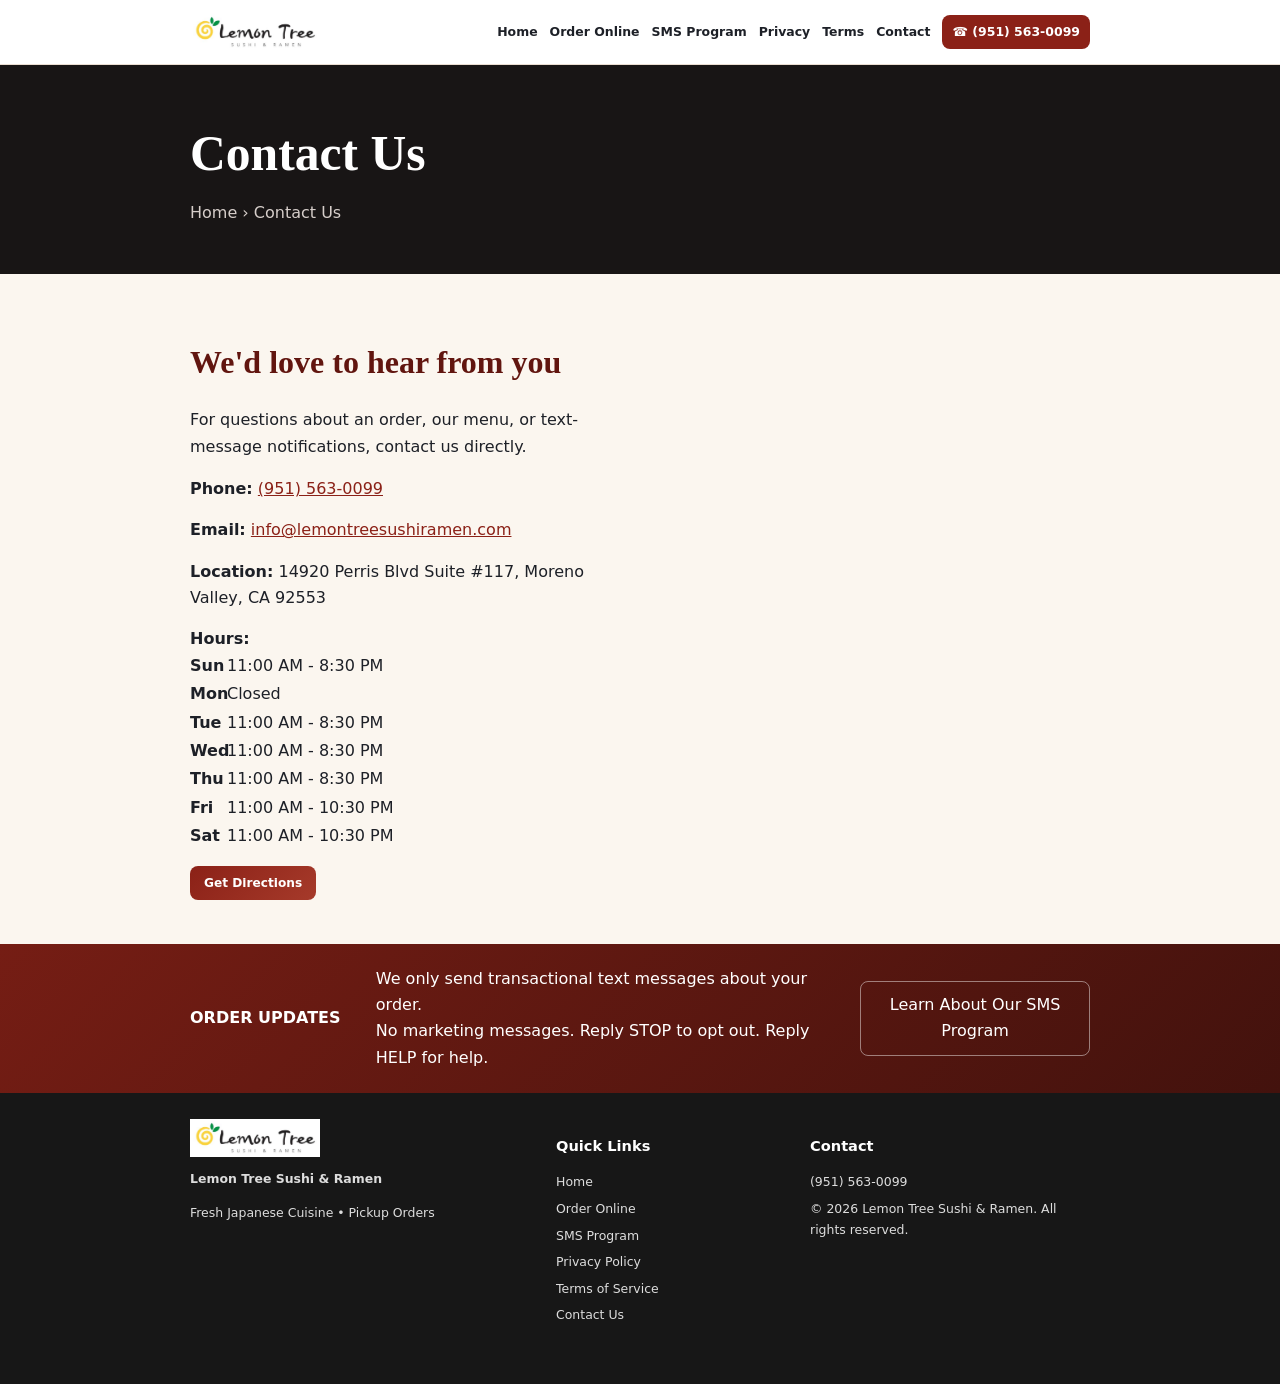
==== commit 3a84a31c: "Add files via upload" ====
--- a/contact.html
+++ b/contact.html
@@ -2,7 +2,7 @@
 <a class="brand" href="index.html" aria-label="Lemon Tree Sushi & Ramen home"><img class="brand-logo" src="logo.png" alt="Lemon Tree Sushi & Ramen"></a>
 <button class="menu-toggle" aria-label="Toggle menu" onclick="document.body.classList.toggle('nav-open')">☰</button>
 <nav class="nav-links"><a href="index.html">Home</a><a href="https://lemontreesushiramen.kwickmenu.com/" target="_blank" rel="noopener">Order Online</a><a href="sms-consent.html">SMS Program</a><a href="privacy.html">Privacy</a><a href="terms.html">Terms</a><a href="contact.html">Contact</a><a class="call-pill" href="tel:951563-0099">☎ (951) 563-0099</a></nav>
-</div></header><main><section class="page-hero"><div class="container"><h1>Contact Us</h1><p>Home › Contact Us</p></div></section><section class="section"><div class="container contact-grid"><div><h2>We'd love to hear from you</h2><p>For questions about an order, our menu, or text-message notifications, contact us directly.</p><ul class="contact-list"><li><b>Phone:</b> <a href="tel:951563-0099">(951) 563-0099</a></li><li><b>Email:</b> <a href="mailto:lemontreesushiramen@gmail.com">lemontreesushiramen@gmail.com</a></li><li><b>Location:</b> 14920 Perris Blvd Suite #117, Moreno Valley, CA 92553</li><li><b>Hours:</b><br><span class="hours-list"><span><b>Sun</b> 11:00 AM - 8:30 PM</span><span><b>Mon</b> Closed</span><span><b>Tue</b> 11:00 AM - 8:30 PM</span><span><b>Wed</b> 11:00 AM - 8:30 PM</span><span><b>Thu</b> 11:00 AM - 8:30 PM</span><span><b>Fri</b> 11:00 AM - 10:30 PM</span><span><b>Sat</b> 11:00 AM - 10:30 PM</span></span></li></ul><a class="btn primary" href="https://www.google.com/maps/search/?api=1&query=14920+Perris+Blvd+Suite+117+Moreno+Valley+CA+92553" target="_blank">Get Directions</a></div></div></section></main><section class="sms-band"><div class="container sms-band-inner"><strong>ORDER UPDATES</strong><div>We only send transactional text messages about your order.<br>No marketing messages. Reply STOP to opt out. Reply HELP for help.</div><a href="sms-consent.html">Learn About Our SMS Program</a></div></section>
+</div></header><main><section class="page-hero"><div class="container"><h1>Contact Us</h1><p>Home › Contact Us</p></div></section><section class="section"><div class="container contact-grid"><div><h2>We'd love to hear from you</h2><p>For questions about an order, our menu, or text-message notifications, contact us directly.</p><ul class="contact-list"><li><b>Phone:</b> <a href="tel:951563-0099">(951) 563-0099</a></li><li><b>Email:</b> <a href="mailto:info@lemontreesushiramen.com">info@lemontreesushiramen.com</a></li><li><b>Location:</b> 14920 Perris Blvd Suite #117, Moreno Valley, CA 92553</li><li><b>Hours:</b><br><span class="hours-list"><span><b>Sun</b> 11:00 AM - 8:30 PM</span><span><b>Mon</b> Closed</span><span><b>Tue</b> 11:00 AM - 8:30 PM</span><span><b>Wed</b> 11:00 AM - 8:30 PM</span><span><b>Thu</b> 11:00 AM - 8:30 PM</span><span><b>Fri</b> 11:00 AM - 10:30 PM</span><span><b>Sat</b> 11:00 AM - 10:30 PM</span></span></li></ul><a class="btn primary" href="https://www.google.com/maps/search/?api=1&query=14920+Perris+Blvd+Suite+117+Moreno+Valley+CA+92553" target="_blank">Get Directions</a></div></div></section></main><section class="sms-band"><div class="container sms-band-inner"><strong>ORDER UPDATES</strong><div>We only send transactional text messages about your order.<br>No marketing messages. Reply STOP to opt out. Reply HELP for help.</div><a href="sms-consent.html">Learn About Our SMS Program</a></div></section>
 <footer class="site-footer">
   <div class="container footer-grid">
     <div class="footer-about">
@@ -25,7 +25,7 @@
       <h3>Contact</h3>
       <p>
         <a href="tel:951563-0099">(951) 563-0099</a>
-        <a href="mailto:lemontreesushiramen@gmail.com">lemontreesushiramen@gmail.com</a>
+        <a href="mailto:info@lemontreesushiramen.com>info@lemontreesushiramen.com</a>
         14920 Perris Blvd Suite #117<br>
         Moreno Valley, CA 92553
       </p>
--- a/styles.css
+++ b/styles.css
@@ -1,13 +1,13 @@
 
 :root{--cream:#fbf6ef;--ink:#1d2027;--muted:#666d77;--wine:#8b2117;--wine2:#61150f;--gold:#d9a33b;--line:#eaded2;--shadow:0 18px 45px rgba(26,17,13,.14)}
-*{box-sizing:border-box}html{scroll-behavior:smooth}body{margin:0;background:var(--cream);color:var(--ink);font-family:Inter,system-ui,-apple-system,"Segoe UI",sans-serif;line-height:1.65}a{color:var(--wine)}.container{width:min(1180px,calc(100% - 36px));margin:auto}
-.site-header{position:sticky;top:0;z-index:30;background:rgba(255,255,255,.97);border-bottom:1px solid var(--line);backdrop-filter:blur(10px)}.nav{min-height:88px;display:flex;align-items:center;justify-content:space-between;gap:22px}.brand{display:flex;align-items:center;text-decoration:none;color:var(--ink);flex-shrink:0}.brand-logo{display:block;width:180px;max-width:28vw;height:auto}.brand-mark,.footer-brand{width:46px;height:46px;border-radius:50%;display:grid;place-items:center;background:linear-gradient(135deg,var(--wine),var(--wine2));color:white;font-family:Georgia,serif;font-weight:800}.brand-text{display:grid}.brand-text strong{font-family:Georgia,serif;font-size:1.3rem}.brand-text small{color:var(--muted)}.nav-links{display:flex;align-items:center;gap:18px;white-space:nowrap;flex-wrap:nowrap}.nav-links>a{text-decoration:none;color:var(--ink);font-weight:750;white-space:nowrap}.call-pill{background:var(--wine);color:white!important;padding:10px 14px;border-radius:9px;white-space:nowrap}.menu-toggle{display:none;background:none;border:0;font-size:1.5rem}
-.hero{position:relative;min-height:610px;background:url('sushi-ramen.jpg') center/cover no-repeat;color:#fff}.hero-shade{position:absolute;inset:0;background:linear-gradient(90deg,rgba(8,6,5,.88),rgba(8,6,5,.45) 58%,rgba(8,6,5,.22))}.hero-grid{position:relative;z-index:1;display:grid;grid-template-columns:1.15fr .7fr;gap:60px;align-items:center;padding:68px 0 100px}.hero-copy{max-width:700px}.eyebrow{display:inline-block;background:rgba(139,33,23,.92);padding:8px 13px;border-radius:999px;font-weight:800;text-transform:uppercase;font-size:.78rem;letter-spacing:.05em}.hero h1{font-family:Georgia,serif;font-size:clamp(3.2rem,6vw,5.8rem);line-height:1.02;margin:22px 0}.hero h1 span{color:var(--gold)}.hero-copy p{font-size:1.14rem;max-width:650px;color:#f4f1ed}.actions{display:flex;gap:14px;flex-wrap:wrap;margin-top:28px}.btn{display:inline-flex;justify-content:center;align-items:center;min-height:50px;padding:0 22px;border:0;border-radius:10px;text-decoration:none;font-weight:800;cursor:pointer}.btn.primary{background:linear-gradient(135deg,var(--wine),#a63a2a);color:#fff}.btn.light{background:#fff8ef;color:var(--wine2)}.btn.wide{width:100%}.info-card{background:rgba(255,252,247,.96);color:var(--ink);border-radius:20px;padding:28px;box-shadow:var(--shadow)}.info-card h2{font-family:Georgia,serif;color:var(--wine2);margin-top:0}.info-row{border-top:1px solid var(--line);padding:12px 0;display:grid;gap:3px}.info-row b{color:var(--wine2)}.hours-list{display:grid;gap:4px;width:100%}.hours-list>span{display:grid;grid-template-columns:42px 1fr;column-gap:4px;align-items:start;white-space:nowrap}.hours-list>span>b{display:block;color:var(--ink)}
-.feature-bar{position:relative;margin-top:-50px;z-index:5;background:#181818;color:white;border-radius:18px;padding:24px;display:grid;grid-template-columns:repeat(4,1fr);box-shadow:var(--shadow)}.feature-bar article{padding:4px 22px;border-right:1px solid #333}.feature-bar article:last-child{border:0}.feature-bar strong{display:block;color:#efbd55;font-family:Georgia,serif}.feature-bar span{display:block;color:#d2d2d2;font-size:.9rem;margin-top:5px}
-.section{padding:78px 0}.about-grid,.content-grid,.contact-grid{display:grid;grid-template-columns:1fr 1fr;gap:56px;align-items:center}.about-image{width:100%;border-radius:22px;box-shadow:var(--shadow)}.kicker{color:var(--wine);text-transform:uppercase;font-weight:800;letter-spacing:.08em;font-size:.8rem}.section h2,.policy h2{font-family:Georgia,serif;color:var(--wine2)}.section h2{font-size:clamp(2.2rem,4vw,3.6rem);line-height:1.12}.text-link{font-weight:800;text-decoration:none}
+*{box-sizing:border-box}html{scroll-behavior:smooth}body{margin:0;background:var(--cream);color:var(--ink);font-family:Inter,system-ui,-apple-system,"Segoe UI",sans-serif;line-height:1.65}a{color:var(--wine)}.container{width:min(900px,calc(100% - 48px));margin:auto}
+.site-header{position:sticky;top:0;z-index:30;background:rgba(255,255,255,.97);border-bottom:1px solid var(--line);backdrop-filter:blur(10px)}.nav{min-height:64px;display:flex;align-items:center;justify-content:space-between;gap:14px}.brand{display:flex;align-items:center;text-decoration:none;color:var(--ink);flex-shrink:0}.brand-logo{display:block;width:130px;max-width:22vw;height:auto}.brand-mark,.footer-brand{width:46px;height:46px;border-radius:50%;display:grid;place-items:center;background:linear-gradient(135deg,var(--wine),var(--wine2));color:white;font-family:Georgia,serif;font-weight:800}.brand-text{display:grid}.brand-text strong{font-family:Georgia,serif;font-size:1.3rem}.brand-text small{color:var(--muted)}.nav-links{display:flex;align-items:center;gap:12px;white-space:nowrap;flex-wrap:nowrap}.nav-links>a{text-decoration:none;color:var(--ink);font-weight:750;white-space:nowrap;font-size:.78rem}.call-pill{background:var(--wine);color:white!important;padding:7px 10px;border-radius:8px;white-space:nowrap}.menu-toggle{display:none;background:none;border:0;font-size:1.25rem}
+.hero{position:relative;min-height:400px;background:url('sushi-ramen.jpg') center/cover no-repeat;color:#fff}.hero-shade{position:absolute;inset:0;background:linear-gradient(90deg,rgba(8,6,5,.88),rgba(8,6,5,.45) 58%,rgba(8,6,5,.22))}.hero-grid{position:relative;z-index:1;display:grid;grid-template-columns:1.08fr .72fr;gap:32px;align-items:center;padding:34px 0 58px}.hero-copy{max-width:470px}.eyebrow{display:inline-block;background:rgba(139,33,23,.92);padding:5px 9px;border-radius:999px;font-weight:800;text-transform:uppercase;font-size:.62rem;letter-spacing:.05em}.hero h1{font-family:Georgia,serif;font-size:clamp(2.25rem,3.25vw,3.35rem);line-height:1.03;margin:13px 0}.hero h1 span{color:var(--gold)}.hero-copy p{font-size:.80rem;max-width:455px;color:#f4f1ed}.actions{display:flex;gap:9px;flex-wrap:wrap;margin-top:16px}.btn{display:inline-flex;justify-content:center;align-items:center;min-height:34px;padding:0 14px;border:0;border-radius:8px;text-decoration:none;font-weight:800;cursor:pointer;font-size:.76rem}.btn.primary{background:linear-gradient(135deg,var(--wine),#a63a2a);color:#fff}.btn.light{background:#fff8ef;color:var(--wine2)}.btn.wide{width:100%}.info-card{background:rgba(255,252,247,.96);color:var(--ink);border-radius:15px;padding:16px;box-shadow:var(--shadow);font-size:.76rem}.info-card h2{font-family:Georgia,serif;color:var(--wine2);margin:0 0 6px;font-size:1.18rem}.info-row{border-top:1px solid var(--line);padding:7px 0;display:grid;gap:1px}.info-row b{color:var(--wine2)}.hours-list{display:grid;gap:2px;width:100%}.hours-list>span{display:grid;grid-template-columns:34px 1fr;column-gap:3px;align-items:start;white-space:nowrap}.hours-list>span>b{display:block;color:var(--ink)}
+.feature-bar{position:relative;margin-top:-28px;z-index:5;background:#181818;color:white;border-radius:13px;padding:13px;display:grid;grid-template-columns:repeat(4,1fr);box-shadow:var(--shadow)}.feature-bar article{padding:2px 11px;border-right:1px solid #333}.feature-bar article:last-child{border:0}.feature-bar strong{display:block;color:#efbd55;font-family:Georgia,serif;font-size:.78rem}.feature-bar span{display:block;color:#d2d2d2;font-size:.68rem;margin-top:3px}
+.section{padding:44px 0}.about-grid,.content-grid,.contact-grid{display:grid;grid-template-columns:1fr 1fr;gap:32px;align-items:center}.about-image{width:100%;border-radius:22px;box-shadow:var(--shadow)}.kicker{color:var(--wine);text-transform:uppercase;font-weight:800;letter-spacing:.08em;font-size:.66rem}.section h2,.policy h2{font-family:Georgia,serif;color:var(--wine2)}.section h2{font-size:clamp(1.6rem,2.5vw,2.25rem);line-height:1.12}.text-link{font-weight:800;text-decoration:none}
 .page-hero{padding:48px 0;background:#181515;color:#fff}.page-hero h1{font-family:Georgia,serif;font-size:3.1rem;margin:0}.page-hero p{margin:5px 0 0;color:#d6ceca}.content-grid{align-items:start;grid-template-columns:1.5fr .7fr}.policy h2{margin-top:30px}.notice{border-left:5px solid var(--wine);background:#fff1ee;padding:18px;border-radius:10px}.contact-grid{align-items:start}.contact-list{list-style:none;padding:0}.contact-list li{margin:15px 0}.contact-card{background:white;border-radius:18px;padding:28px;box-shadow:var(--shadow)}.contact-card label{display:grid;gap:6px;margin-bottom:16px;font-weight:700}.contact-card input,.contact-card textarea{width:100%;padding:12px;border:1px solid var(--line);border-radius:8px;font:inherit}
-.sms-band{background:linear-gradient(135deg,#751d14,#43120d);color:white;padding:22px 0}.sms-band-inner{display:grid;grid-template-columns:.7fr 2fr 1fr;gap:25px;align-items:center}.sms-band a{border:1px solid rgba(255,255,255,.45);padding:10px 16px;border-radius:8px;text-decoration:none;color:white;text-align:center}.site-footer{background:#171717;color:#ddd;padding:42px 0 18px}.footer-grid{display:grid;grid-template-columns:1.2fr .8fr 1fr;gap:50px}.site-footer h3{color:white}.site-footer a{color:#ddd;text-decoration:none;display:block;margin:5px 0}.copyright{text-align:center;border-top:1px solid #303030;margin-top:28px;padding-top:16px;color:#999;font-size:.9rem}
-@media(max-width:1100px){.hero-grid,.about-grid,.content-grid,.contact-grid{grid-template-columns:1fr}.feature-bar{grid-template-columns:1fr 1fr}.feature-bar article:nth-child(2){border-right:0}.sms-band-inner,.footer-grid{grid-template-columns:1fr}.hero{min-height:auto}.hero-grid{padding:55px 0 95px}.nav-links{display:none}.menu-toggle{display:block}.nav-open .nav-links{display:flex;position:absolute;left:0;right:0;top:88px;background:white;padding:20px;flex-direction:column;box-shadow:var(--shadow)}}@media(max-width:600px){.feature-bar{grid-template-columns:1fr}.feature-bar article{border-right:0;border-bottom:1px solid #333}.hero h1{font-size:3.2rem}.brand-logo{width:170px;max-width:62vw}.brand-text small{display:none}}
+.sms-band{background:linear-gradient(135deg,#751d14,#43120d);color:white;padding:22px 0}.sms-band-inner{display:grid;grid-template-columns:.7fr 2fr 1fr;gap:25px;align-items:center}.sms-band a{border:1px solid rgba(255,255,255,.45);padding:10px 16px;border-radius:8px;text-decoration:none;color:white;text-align:center}.site-footer{background:#171717;color:#ddd;padding:26px 0 12px;font-size:.78rem}.footer-grid{display:grid;grid-template-columns:1.2fr .8fr 1fr;gap:30px}.site-footer h3{color:white}.site-footer a{color:#ddd;text-decoration:none;display:block;margin:5px 0}.copyright{text-align:center;border-top:1px solid #303030;margin-top:28px;padding-top:16px;color:#999;font-size:.9rem}
+@media(max-width:900px){.hero-grid,.about-grid,.content-grid,.contact-grid{grid-template-columns:1fr}.feature-bar{grid-template-columns:1fr 1fr}.feature-bar article:nth-child(2){border-right:0}.sms-band-inner,.footer-grid{grid-template-columns:1fr}.hero{min-height:auto}.hero-grid{padding:34px 0 54px}.nav-links{display:none}.menu-toggle{display:block}.nav-open .nav-links{display:flex;position:absolute;left:0;right:0;top:64px;background:white;padding:20px;flex-direction:column;box-shadow:var(--shadow)}}@media(max-width:600px){.feature-bar{grid-template-columns:1fr}.feature-bar article{border-right:0;border-bottom:1px solid #333}.hero h1{font-size:2.35rem}.brand-logo{width:150px;max-width:62vw}.brand-text small{display:none}}
 
 
 .footer-about > a {
@@ -30,11 +30,11 @@
 
 .footer-logo{
   display:block;
-  width:180px;
+  width:130px;
   max-width:100%;
   height:auto;
   margin-bottom:12px;
 }
 @media(max-width:600px){
-  .footer-logo{width:165px}
+  .footer-logo{width:145px}
 }
